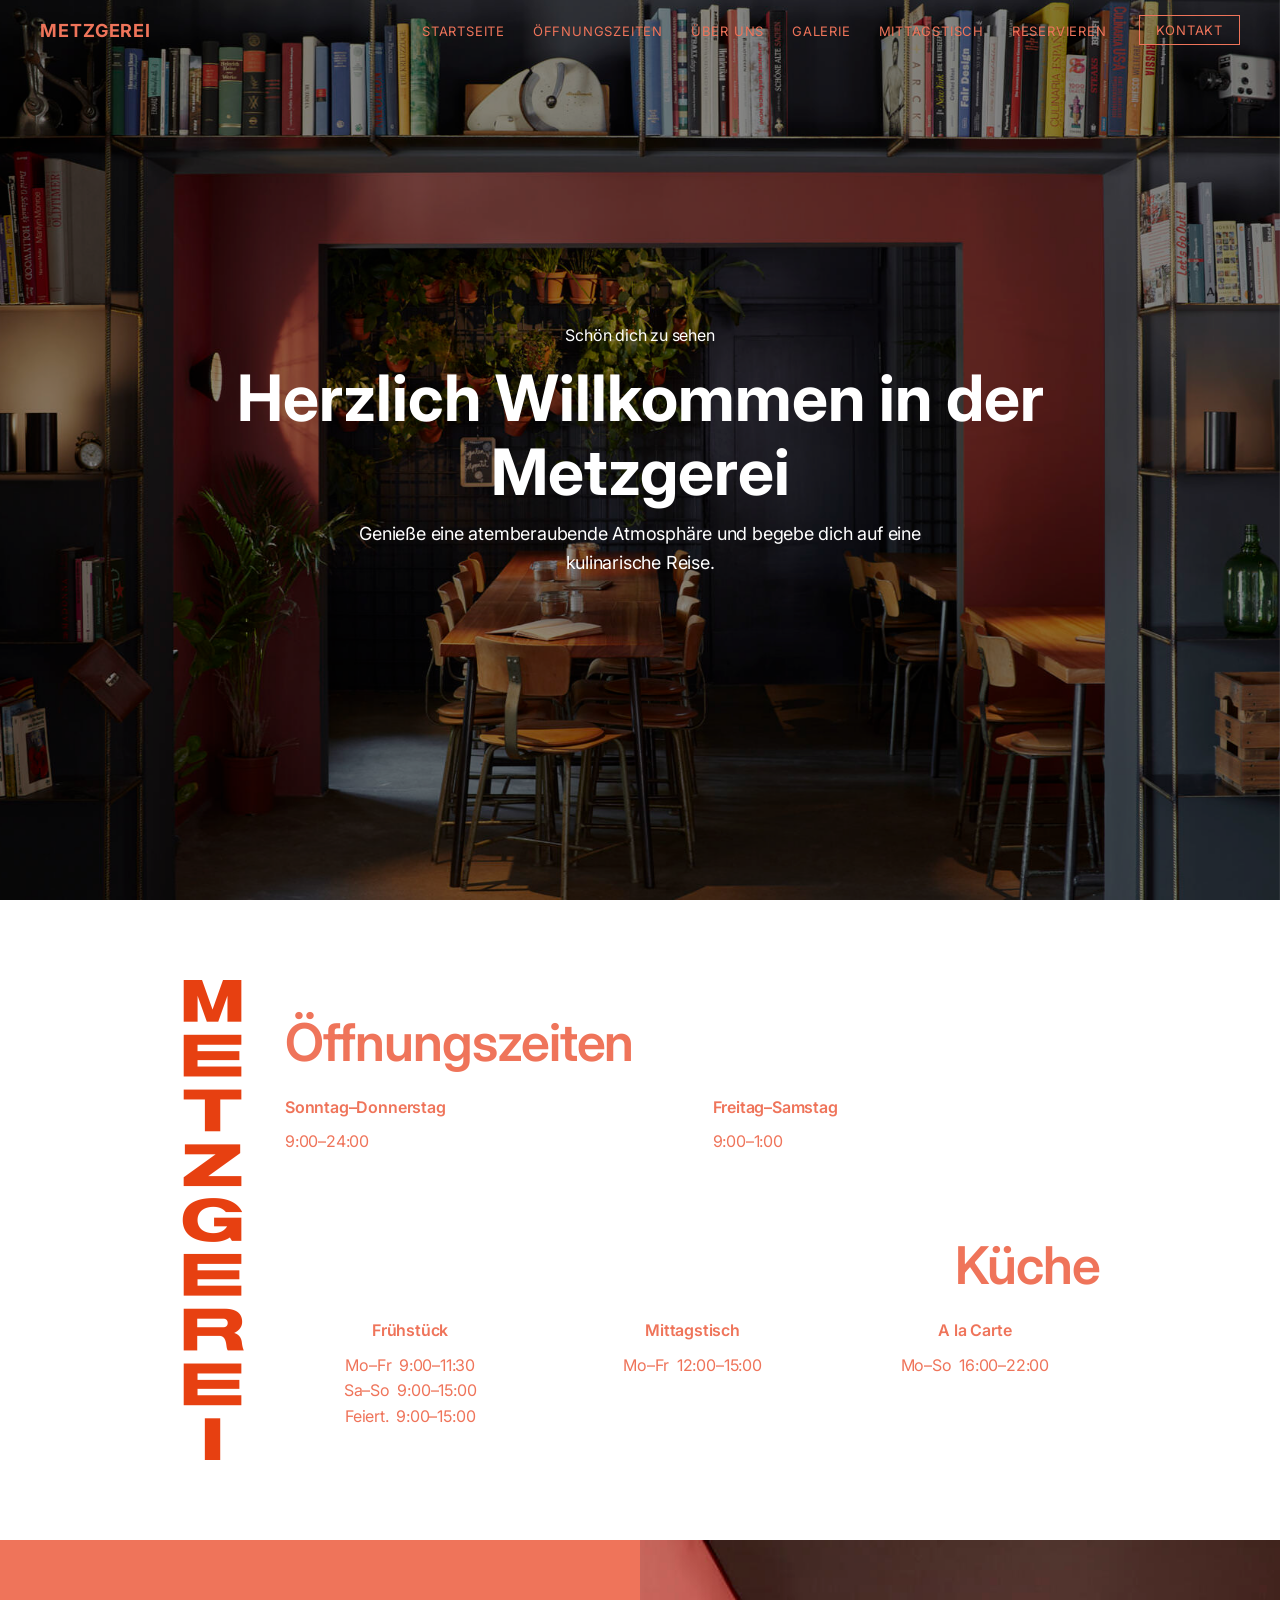
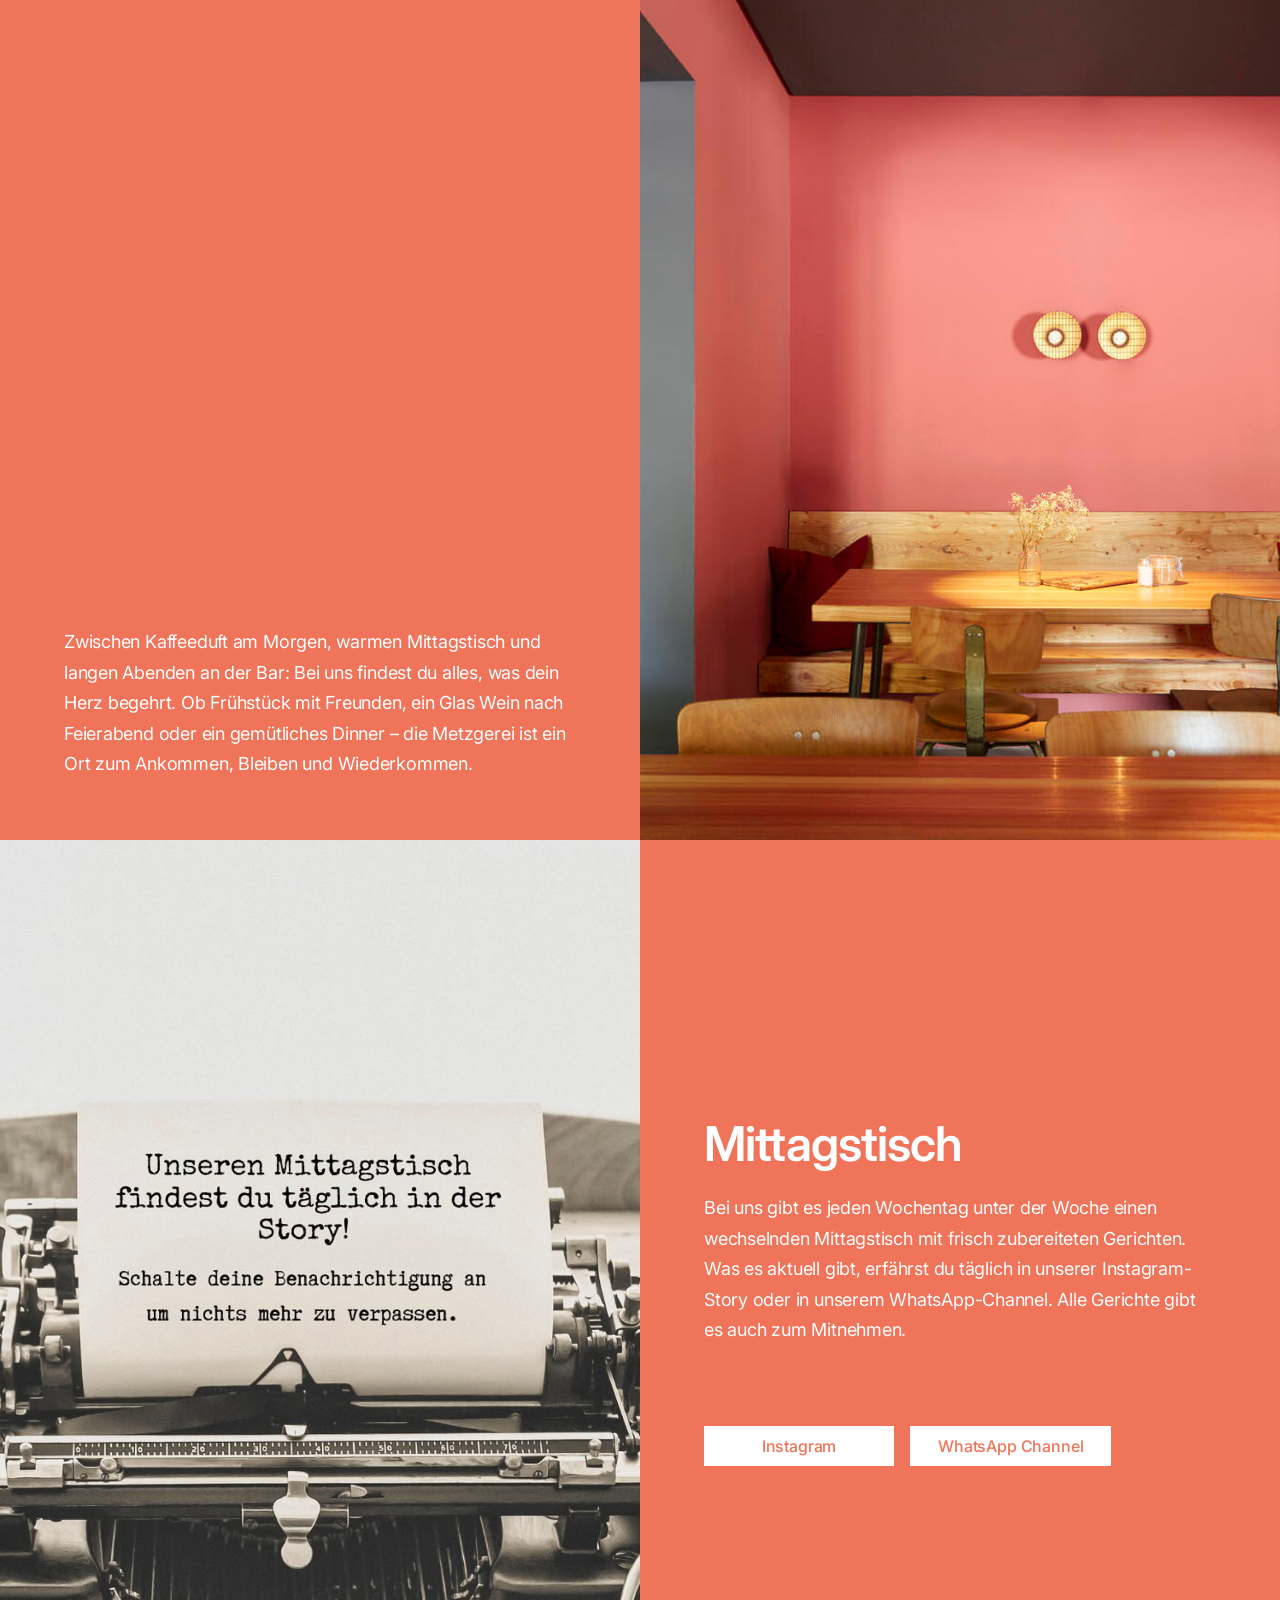
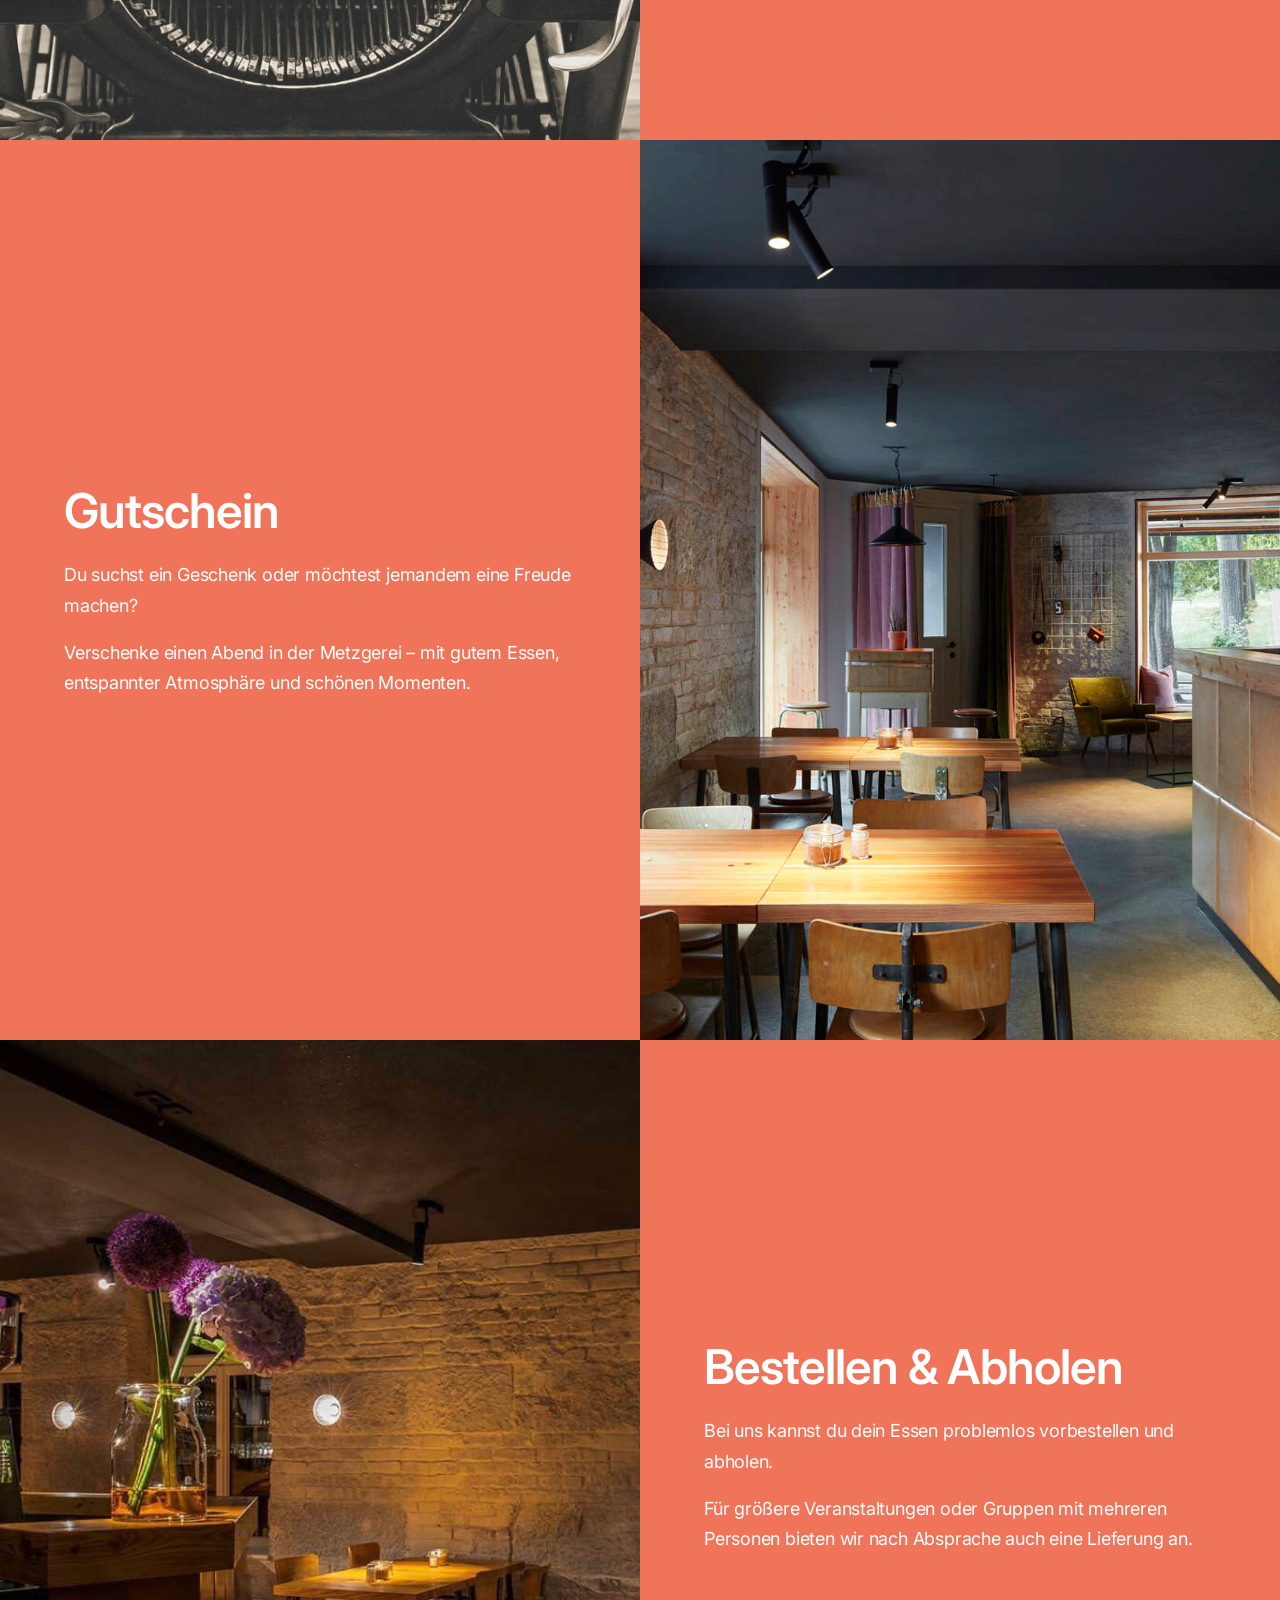
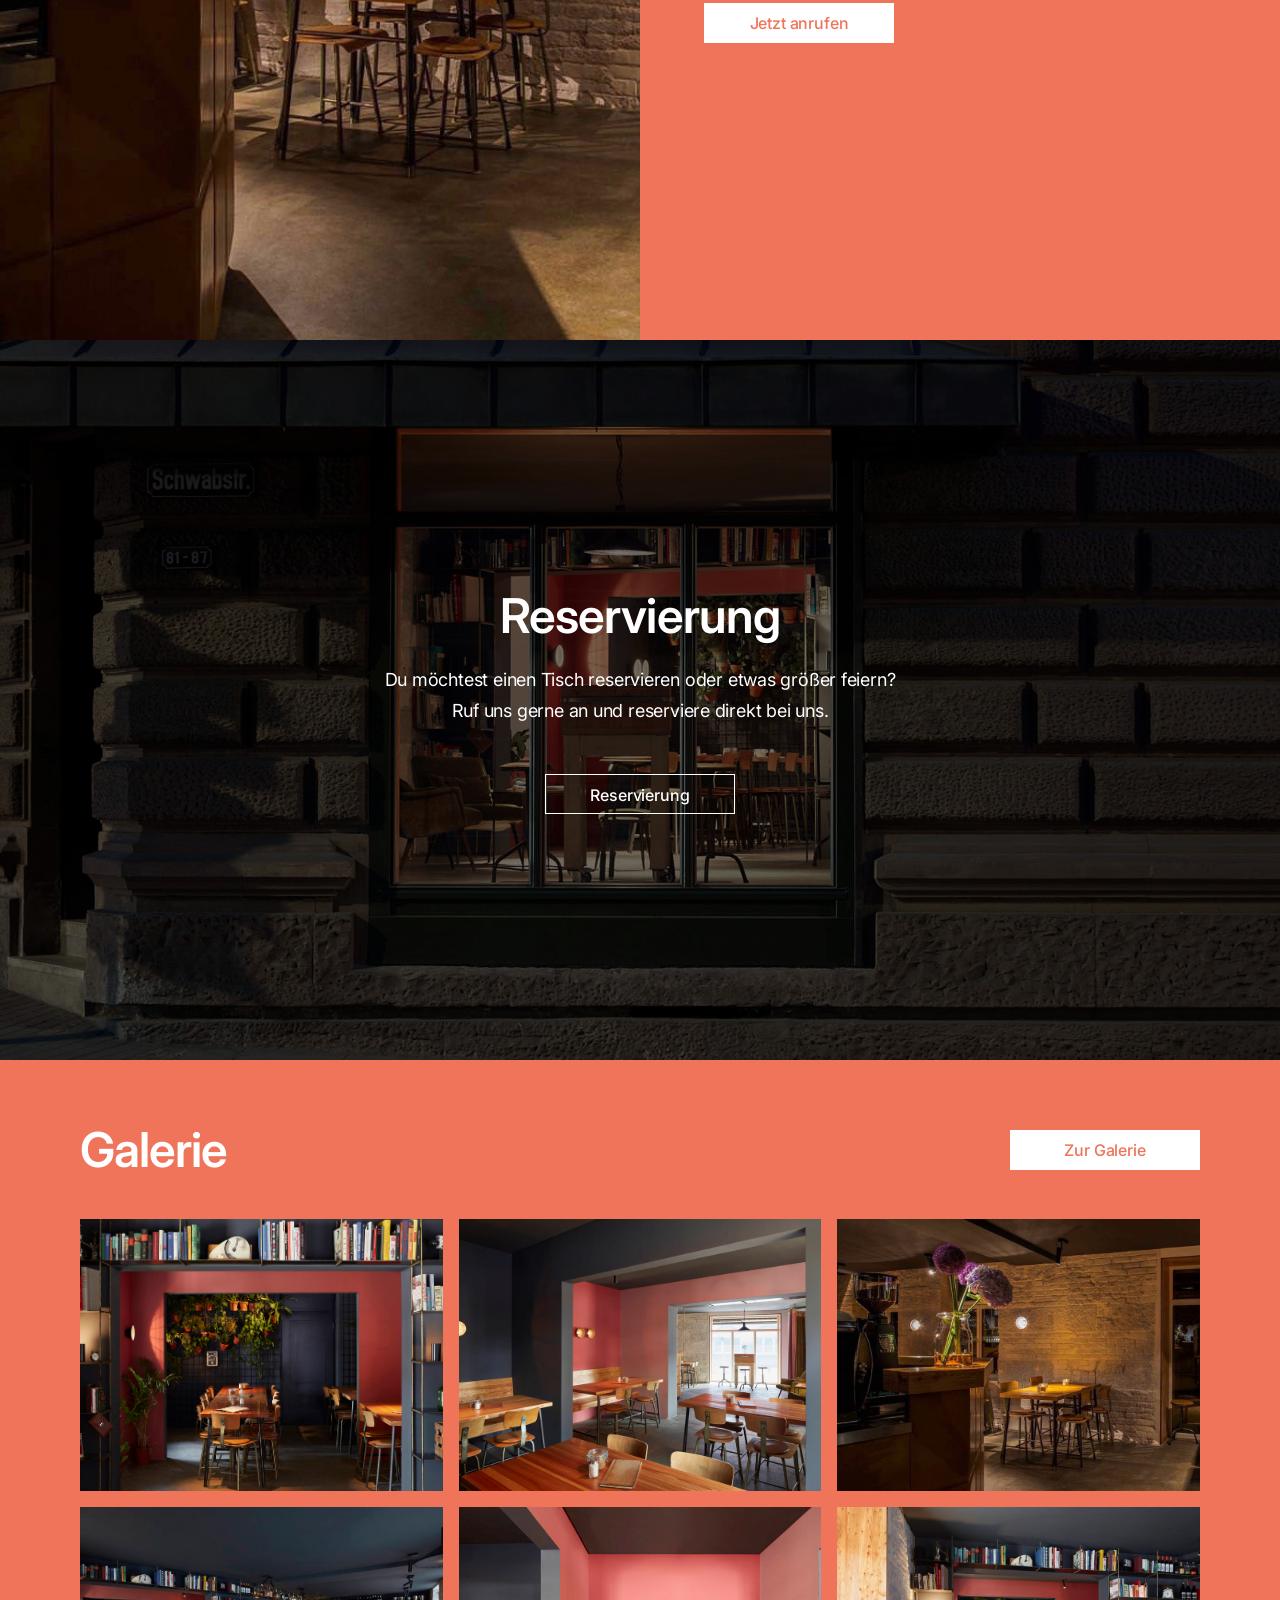
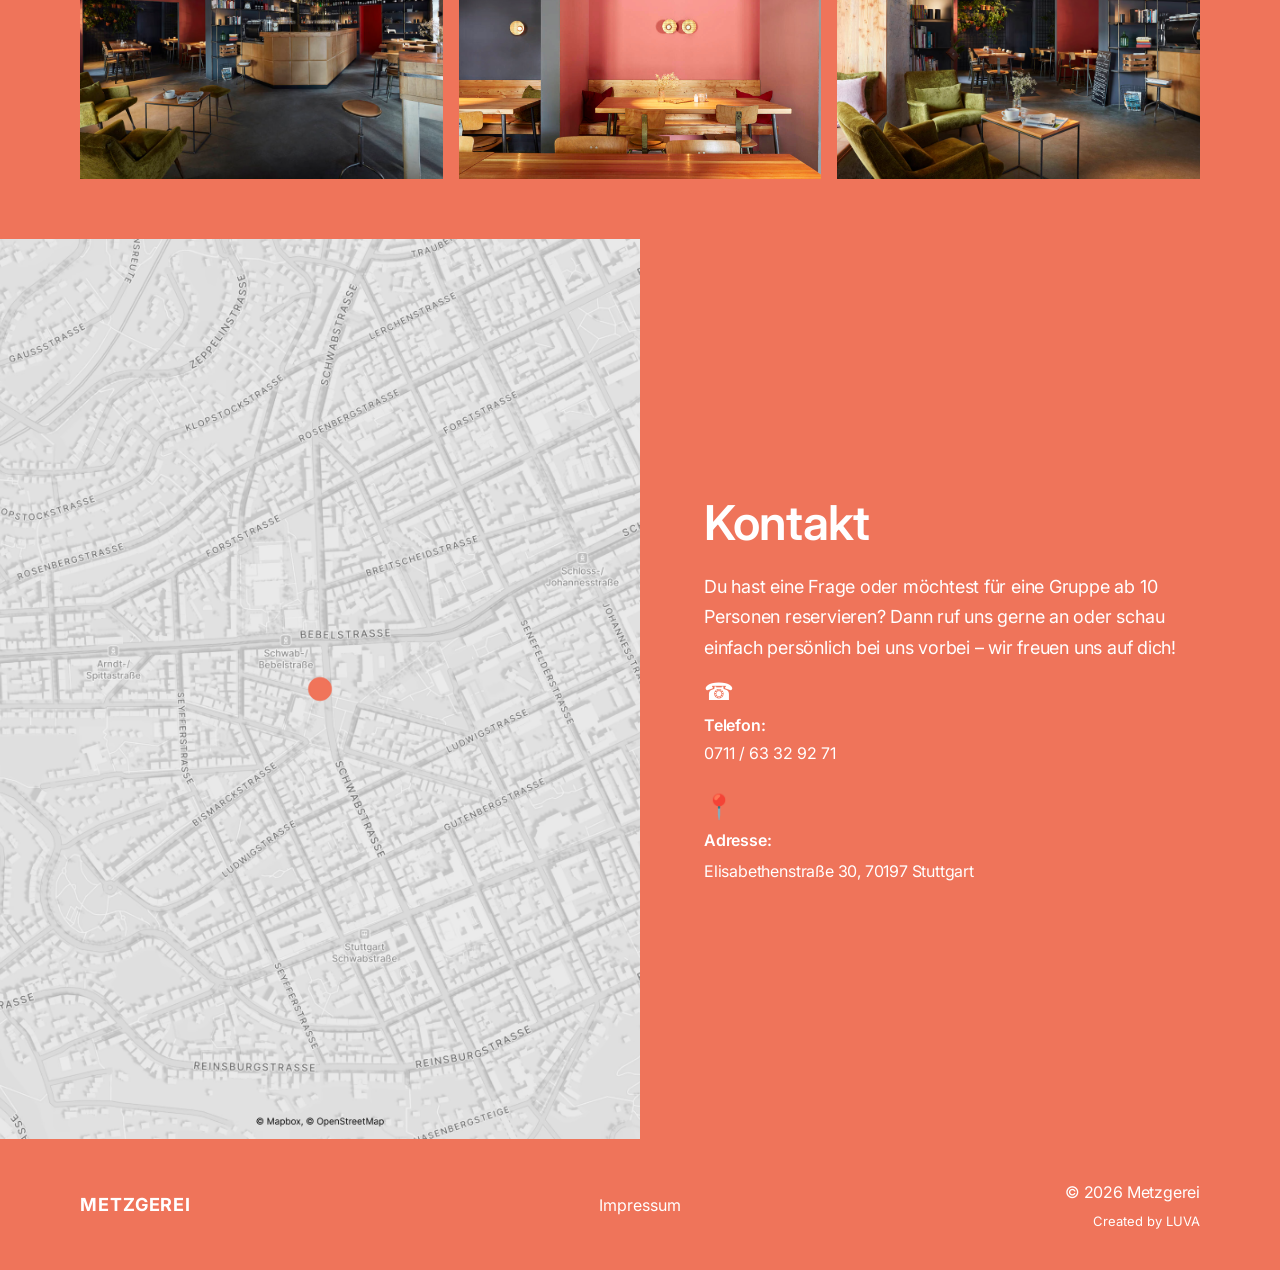
==== index.html @ 00cb6a80 "erste version metzgerei website" ====
<!DOCTYPE html>
<html lang="de">
<head>
  <meta charset="UTF-8">
  <meta name="viewport" content="width=device-width, initial-scale=1.0">
  <title>METZGEREI Stuttgart</title>
  <meta name="description" content="Die Metzgerei am Bismarckplatz in Stuttgart-West. Genieße eine besondere Atmosphäre und entdecke unseren täglich wechselnden Mittagstisch. Wir freuen uns auf deinen Besuch.">
  <meta property="og:title" content="METZGEREI Stuttgart">
  <meta property="og:description" content="Die Metzgerei am Bismarckplatz in Stuttgart-West. Genieße eine besondere Atmosphäre und entdecke unseren täglich wechselnden Mittagstisch.">
  <meta property="og:image" content="./images/hero.jpg">
  <meta property="og:type" content="website">
  <link rel="canonical" href="https://metzgereistuttgart.de">
  <link rel="preconnect" href="https://fonts.googleapis.com">
  <link rel="preconnect" href="https://fonts.gstatic.com" crossorigin>
  <link href="https://fonts.googleapis.com/css2?family=Inter:wght@400;500;600;700&display=swap" rel="stylesheet">
  <link rel="stylesheet" href="css/main.css">
</head>
<body>

  <header class="site-header">
    <nav class="nav">
      <a href="index.html" class="nav__logo logo">METZGEREI</a>

      <button class="nav__toggle" type="button" aria-label="Menü öffnen" aria-expanded="false" aria-controls="nav-menu">
        <span class="nav__toggle-bar"></span>
        <span class="nav__toggle-bar"></span>
        <span class="nav__toggle-bar"></span>
      </button>

      <div class="nav__menu" id="nav-menu">
        <ul class="nav__links">
          <li><a href="index.html" class="nav-link">Startseite</a></li>
          <li><a href="#oeffnungszeiten" class="nav-link">Öffnungszeiten</a></li>
          <li><a href="#ueber-uns" class="nav-link">Über uns</a></li>
          <li><a href="galerie.html" class="nav-link">Galerie</a></li>
          <li><a href="#mittagstisch" class="nav-link">Mittagstisch</a></li>
          <li><a href="reservierung.html" class="nav-link">Reservieren</a></li>
        </ul>
        <a href="#kontakt" class="nav__contact nav-kontakt">Kontakt</a>
      </div>
    </nav>
  </header>

  <section class="hero">
    <div class="hero-bg"></div>
    <div class="hero-overlay"></div>
    <div class="hero-content">
      <p class="hero-subtitle-top">Schön dich zu sehen</p>
      <h1 class="hero-title">Herzlich Willkommen in der Metzgerei</h1>
      <p class="hero-subtitle-bottom">Genieße eine atemberaubende Atmosphäre und begebe dich auf eine kulinarische Reise.</p>
    </div>
  </section>

  <section id="oeffnungszeiten">
    <div class="oeffnungszeiten-inner">
      <img src="./images/METZGEREI-Logo.png" alt="METZGEREI" class="oeffnungszeiten-logo">
      <div class="oeffnungszeiten-content">
        <div class="hours__opening">
          <h2 class="hours__title">Öffnungszeiten</h2>
          <div class="hours__opening-grid">
            <div class="hours__block">
              <p class="hours__label">Sonntag–Donnerstag</p>
              <p class="hours__time">9:00–24:00</p>
            </div>
            <div class="hours__block">
              <p class="hours__label">Freitag–Samstag</p>
              <p class="hours__time">9:00–1:00</p>
            </div>
          </div>
        </div>

        <div class="hours__kitchen">
          <h2 class="hours__title hours__title--right">Küche</h2>
          <div class="hours__kitchen-grid">
            <div class="hours__kitchen-col">
              <p class="hours__label">Frühstück</p>
              <p class="hours__time">Mo–Fr&nbsp;&nbsp;9:00–11:30</p>
              <p class="hours__time">Sa–So&nbsp;&nbsp;9:00–15:00</p>
              <p class="hours__time">Feiert.&nbsp;&nbsp;9:00–15:00</p>
            </div>
            <div class="hours__kitchen-col">
              <p class="hours__label">Mittagstisch</p>
              <p class="hours__time">Mo–Fr&nbsp;&nbsp;12:00–15:00</p>
            </div>
            <div class="hours__kitchen-col">
              <p class="hours__label">A la Carte</p>
              <p class="hours__time">Mo–So&nbsp;&nbsp;16:00–22:00</p>
            </div>
          </div>
        </div>
      </div>
    </div>
  </section>

  <section id="ueber-uns" class="about">
    <div class="about__text text-col">
      <p>Zwischen Kaffeeduft am Morgen, warmen Mittagstisch und langen Abenden an der Bar: Bei uns findest du alles, was dein Herz begehrt. Ob Frühstück mit Freunden, ein Glas Wein nach Feierabend oder ein gemütliches Dinner – die Metzgerei ist ein Ort zum Ankommen, Bleiben und Wiederkommen.</p>
    </div>
    <div class="about__image">
      <img src="./images/ueber-uns.jpg" alt="Metzgerei Innenraum">
    </div>
  </section>

  <section id="mittagstisch" class="lunch">
    <div class="lunch__image">
      <img src="./images/mittagstisch.jpg" alt="Mittagstisch in der Metzgerei">
    </div>
    <div class="lunch__content text-col">
      <h2 class="lunch__title">Mittagstisch</h2>
      <p class="lunch__text">Bei uns gibt es jeden Wochentag unter der Woche einen wechselnden Mittagstisch mit frisch zubereiteten Gerichten. Was es aktuell gibt, erfährst du täglich in unserer Instagram-Story oder in unserem WhatsApp-Channel. Alle Gerichte gibt es auch zum Mitnehmen.</p>
      <div class="btn-row">
        <a href="https://www.instagram.com/metzgereistuttgart/" target="_blank" rel="noopener noreferrer" class="btn">Instagram</a>
        <a href="https://whatsapp.com/channel/0029VbCJIhFGU3BDdxKukD3j" target="_blank" rel="noopener noreferrer" class="btn">WhatsApp Channel</a>
      </div>
    </div>
  </section>

  <section id="gutschein" class="voucher">
    <div class="voucher__content text-col">
      <h2 class="voucher__title">Gutschein</h2>
      <p class="voucher__text">Du suchst ein Geschenk oder möchtest jemandem eine Freude machen?</p>
      <p class="voucher__text">Verschenke einen Abend in der Metzgerei – mit gutem Essen, entspannter Atmosphäre und schönen Momenten.</p>
    </div>
    <div class="voucher__image">
      <img src="./images/gutschein.jpg" alt="Gutschein für die Metzgerei">
    </div>
  </section>

  <section id="bestellen" class="bestellen">
    <div class="bestellen__image">
      <img src="./images/bestellen.jpg" alt="Bestellen und Abholen in der Metzgerei">
    </div>
    <div class="bestellen__content text-col">
      <h2 class="bestellen__title">Bestellen &amp; Abholen</h2>
      <p class="bestellen__text">Bei uns kannst du dein Essen problemlos vorbestellen und abholen.</p>
      <p class="bestellen__text">Für größere Veranstaltungen oder Gruppen mit mehreren Personen bieten wir nach Absprache auch eine Lieferung an.</p>
      <a href="tel:071163329271" class="btn">Jetzt anrufen</a>
    </div>
  </section>

  <section id="reservierung" class="reservation">
    <div class="reservation__overlay"></div>
    <div class="reservation__content">
      <h2 class="reservation__title">Reservierung</h2>
      <p class="reservation__text">Du möchtest einen Tisch reservieren oder etwas größer feiern?<br>Ruf uns gerne an und reserviere direkt bei uns.</p>
      <a href="reservierung.html" class="btn-outline">Reservierung</a>
    </div>
  </section>

  <section id="galerie" class="gallery">
    <div class="gallery__header">
      <h2 class="gallery__title">Galerie</h2>
      <a href="galerie.html" class="btn">Zur Galerie</a>
    </div>
    <div class="gallery__grid">
      <figure class="gallery__item">
        <img src="./images/galerie-1.jpg" alt="Galerie Bild 1">
      </figure>
      <figure class="gallery__item">
        <img src="./images/galerie-2.jpg" alt="Galerie Bild 2">
      </figure>
      <figure class="gallery__item">
        <img src="./images/galerie-3.jpg" alt="Galerie Bild 3">
      </figure>
      <figure class="gallery__item">
        <img src="./images/galerie-4.jpg" alt="Galerie Bild 4">
      </figure>
      <figure class="gallery__item">
        <img src="./images/galerie-5.jpg" alt="Galerie Bild 5">
      </figure>
      <figure class="gallery__item">
        <img src="./images/galerie-6.jpg" alt="Galerie Bild 6">
      </figure>
    </div>
  </section>

  <section id="kontakt" class="contact">
    <div class="contact__map">
      <a href="https://maps.app.goo.gl/orUHzwBrQ327VT746" target="_blank" rel="noopener noreferrer" class="karte-link">
        <img src="./images/karte.jpg" alt="Metzgerei Stuttgart auf Google Maps" class="karte-img">
      </a>
    </div>
    <div class="contact__content text-col">
      <h2 class="contact__title">Kontakt</h2>
      <p class="contact__text">Du hast eine Frage oder möchtest für eine Gruppe ab 10 Personen reservieren? Dann ruf uns gerne an oder schau einfach persönlich bei uns vorbei – wir freuen uns auf dich!</p>
      <div class="contact__block">
        <span class="contact__icon" aria-hidden="true">☎</span>
        <p class="contact__label">Telefon:</p>
        <a href="tel:071163329271" class="contact__link">0711 / 63 32 92 71</a>
      </div>
      <div class="contact__block">
        <span class="contact__icon" aria-hidden="true">📍</span>
        <p class="contact__label">Adresse:</p>
        <p class="contact__address">Elisabethenstraße 30, 70197 Stuttgart</p>
      </div>
    </div>
  </section>

  <footer class="footer">
    <div class="footer__col footer__col--left">
      <span class="footer__brand">METZGEREI</span>
    </div>
    <div class="footer__col footer__col--center">
      <a href="impressum.html" class="footer__link">Impressum</a>
    </div>
    <div class="footer__col footer__col--right">
      <p class="footer__copyright">© 2026 Metzgerei</p>
      <a href="https://www.lu-va.com/" class="footer__credit" target="_blank" rel="noopener noreferrer">Created by LUVA</a>
    </div>
  </footer>

  <script src="js/main.js"></script>
</body>
</html>
---- css/main.css ----
*,
*::before,
*::after {
  margin: 0;
  padding: 0;
  box-sizing: border-box;
}

html {
  scroll-behavior: smooth;
}

body {
  font-family: 'Inter', sans-serif;
}

/* --- Navigation --- */

.site-header {
  position: fixed;
  top: 0;
  left: 0;
  width: 100%;
  z-index: 1000;
}

.nav {
  display: flex;
  align-items: center;
  justify-content: space-between;
  height: 60px;
  padding: 0 40px;
}

nav {
  background-color: transparent;
  transition: background-color 0.4s ease;
}

nav .logo {
  color: #ef745a;
}

nav .nav-link {
  position: relative;
  color: #ef745a;
  text-decoration: none;
  transition: opacity 0.2s ease;
}

nav .nav-link:hover {
  opacity: 0.7;
}

nav .nav-link::after {
  content: '';
  position: absolute;
  bottom: -4px;
  left: 0;
  width: 0;
  height: 1px;
  background-color: currentColor;
  transition: width 0.3s ease;
}

nav .nav-link:hover::after {
  width: 100%;
}

nav .nav-kontakt {
  border: 1px solid #ef745a;
  color: #ef745a;
  background-color: transparent;
  transition: background-color 0.2s ease, color 0.2s ease;
}

nav .nav-kontakt:hover {
  background-color: #ef745a;
  color: #ffffff;
}

nav.nav-dark {
  background-color: #ef745a;
}

nav.nav-dark .logo {
  color: #ffffff;
}

nav.nav-dark .nav-link {
  color: #ffffff;
}

nav.nav-dark .nav-kontakt {
  border: 1px solid #ffffff;
  color: #ffffff;
}

nav.nav-dark .nav-kontakt:hover {
  background-color: #ffffff;
  color: #ef745a;
}

.nav__logo {
  font-size: 18px;
  font-weight: 700;
  text-decoration: none;
  letter-spacing: 0.05em;
  flex-shrink: 0;
  transition: color 0.4s ease;
}

.nav__menu {
  display: flex;
  align-items: center;
  gap: 32px;
}

.nav__links {
  display: flex;
  align-items: center;
  gap: 28px;
  list-style: none;
}

.nav__links .nav-link {
  font-size: 13px;
  font-weight: 400;
  text-transform: uppercase;
  letter-spacing: 0.06em;
}

.nav__contact {
  font-size: 13px;
  font-weight: 400;
  text-decoration: none;
  text-transform: uppercase;
  letter-spacing: 0.06em;
  padding: 6px 16px;
  flex-shrink: 0;
}

.nav__toggle {
  display: none;
  flex-direction: column;
  justify-content: center;
  gap: 5px;
  width: 32px;
  height: 32px;
  background: none;
  border: none;
  cursor: pointer;
  padding: 0;
}

.nav__toggle-bar {
  display: block;
  width: 100%;
  height: 2px;
  background-color: #ef745a;
  transition: transform 0.3s ease, opacity 0.3s ease, background-color 0.4s ease;
}

nav.nav-dark .nav__toggle-bar {
  background-color: #ffffff;
}

/* --- Hero --- */

.hero {
  position: relative;
  display: flex;
  align-items: center;
  justify-content: center;
  height: 100vh;
  overflow: hidden;
}

.hero-bg {
  position: absolute;
  inset: 0;
  background-image: url('../images/hero.jpg');
  background-size: cover;
  background-position: center;
  animation: heroZoom 3s cubic-bezier(0.12, 0.23, 0.5, 1) forwards;
}

@keyframes heroZoom {
  from {
    transform: scale(1.1);
    opacity: 0;
  }
  to {
    transform: scale(1);
    opacity: 1;
  }
}

.hero-overlay {
  position: absolute;
  inset: 0;
  background: rgba(0, 0, 0, 0.45);
  z-index: 1;
}

.hero-content {
  position: relative;
  z-index: 2;
  text-align: center;
  padding: 0 24px;
  max-width: 900px;
}

@keyframes heroTextIn {
  0% {
    opacity: 0;
    transform: translateY(10px);
  }
  60% {
    opacity: 1;
    transform: translateY(-3px);
  }
  80% {
    transform: translateY(2px);
  }
  100% {
    opacity: 1;
    transform: translateY(0);
  }
}

.hero-subtitle-top {
  font-size: 16px;
  font-weight: 400;
  color: #ffffff;
  margin-bottom: 12px;
  animation: heroTextIn 3s cubic-bezier(0.34, 1.56, 0.64, 1) 0.2s both;
}

.hero-title {
  font-size: 64px;
  font-weight: 700;
  color: #ffffff;
  line-height: 1.15;
  margin-bottom: 12px;
  animation: heroTextIn 3s cubic-bezier(0.34, 1.56, 0.64, 1) 0.4s both;
}

.hero-subtitle-bottom {
  font-size: 18px;
  font-weight: 400;
  color: #ffffff;
  line-height: 1.6;
  max-width: 640px;
  margin: 0 auto;
  animation: heroTextIn 3s cubic-bezier(0.34, 1.56, 0.64, 1) 0.6s both;
}

/* --- Section Typography --- */

h2,
.section-title,
.gallery-page__title {
  font-family: 'Inter', sans-serif;
  font-weight: 600;
  font-size: 48px;
  letter-spacing: -0.02em;
  color: white;
  margin: 0 0 20px 0;
  padding: 0;
}

p,
.section-text {
  font-family: 'Inter', sans-serif;
  font-weight: 400;
  font-size: 18px;
  letter-spacing: -0.012em;
  line-height: 1.7;
  color: white;
  margin: 0 0 16px 0;
  padding: 0;
}

p:last-child {
  margin-bottom: 0;
}

.text-col {
  display: flex;
  flex-direction: column;
  justify-content: center;
  padding: 60px 64px;
  gap: 0;
}

.text-col .btn,
.text-col .btn-row {
  margin-top: 32px;
}

#ueber-uns .text-col {
  justify-content: flex-end;
}

.btn {
  display: inline-block;
  font-family: 'Inter', sans-serif;
  font-weight: 500;
  font-size: 16px;
  letter-spacing: -0.01em;
  padding: 10px 28px;
  min-width: 190px;
  height: 40px;
  background-color: white;
  color: #ef745a;
  border: none;
  cursor: pointer;
  text-decoration: none;
  text-align: center;
  line-height: 20px;
  transition: background-color 0.2s ease;
  white-space: nowrap;
  box-sizing: border-box;
}

.btn:hover {
  background-color: rgba(255, 255, 255, 0.85);
}

.btn-outline {
  display: inline-block;
  font-family: 'Inter', sans-serif;
  font-weight: 500;
  font-size: 16px;
  letter-spacing: -0.01em;
  padding: 10px 28px;
  min-width: 190px;
  height: 40px;
  background-color: transparent;
  color: white;
  border: 1px solid white;
  cursor: pointer;
  text-decoration: none;
  text-align: center;
  line-height: 20px;
  transition: background-color 0.2s ease, color 0.2s ease;
  white-space: nowrap;
  box-sizing: border-box;
}

.btn-outline:hover {
  background-color: white;
  color: #1a1a1a;
}

.btn-row {
  display: flex;
  flex-direction: row;
  gap: 16px;
  flex-wrap: wrap;
}

/* --- Öffnungszeiten --- */

#oeffnungszeiten {
  background: #ffffff;
  padding: 80px 0;
  display: flex;
  justify-content: center;
}

.oeffnungszeiten-inner {
  display: flex;
  flex-direction: row;
  align-items: center;
  gap: 40px;
  max-width: 1000px;
  width: 100%;
  padding: 0 40px;
}

.oeffnungszeiten-logo {
  height: 480px;
  width: auto;
  flex-shrink: 0;
  mix-blend-mode: multiply;
}

.oeffnungszeiten-content {
  flex: 1;
  display: flex;
  flex-direction: column;
  gap: 80px;
}

.hours__title {
  font-size: 52px;
  font-weight: 600;
  color: #ef745a;
  letter-spacing: -0.02em;
  margin: 0 0 20px 0;
}

.hours__title--right {
  text-align: right;
}

.hours__opening-grid {
  display: grid;
  grid-template-columns: 1fr 1fr;
  gap: 40px;
}

.hours__kitchen-grid {
  display: grid;
  grid-template-columns: repeat(3, 1fr);
  gap: 32px;
  text-align: center;
}

.hours__label {
  font-size: 16px;
  font-weight: 600;
  color: #ef745a;
  margin-bottom: 8px;
}

.hours__time {
  font-size: 16px;
  font-weight: 400;
  color: #ef745a;
  line-height: 1.6;
  margin-bottom: 0;
}

/* --- Über uns --- */

.about {
  display: grid;
  grid-template-columns: 1fr 1fr;
  min-height: 100vh;
}

.about__text {
  align-items: flex-start;
  min-height: 100vh;
  background-color: #ef745a;
}

.about__image {
  min-height: 100vh;
  margin: 0;
  padding: 0;
  overflow: hidden;
}

.about__image img {
  display: block;
  width: 100%;
  height: 100%;
  object-fit: cover;
}

/* --- Mittagstisch --- */

.lunch {
  display: grid;
  grid-template-columns: 1fr 1fr;
  min-height: 100vh;
}

.lunch__image {
  min-height: 100vh;
  margin: 0;
  padding: 0;
  overflow: hidden;
}

.lunch__image img {
  display: block;
  width: 100%;
  height: 100%;
  object-fit: cover;
}

.lunch__content {
  min-height: 100vh;
  background-color: #ef745a;
}

/* --- Gutschein --- */

.voucher {
  display: grid;
  grid-template-columns: 1fr 1fr;
  min-height: 100vh;
}

.voucher__content {
  min-height: 100vh;
  background-color: #ef745a;
}

.voucher__image {
  min-height: 100vh;
  margin: 0;
  padding: 0;
  overflow: hidden;
}

.voucher__image img {
  display: block;
  width: 100%;
  height: 100%;
  object-fit: cover;
}

/* --- Bestellen & Abholen --- */

.bestellen {
  display: grid;
  grid-template-columns: 1fr 1fr;
  min-height: 100vh;
}

.bestellen__image {
  min-height: 100vh;
  margin: 0;
  padding: 0;
  overflow: hidden;
}

.bestellen__image img {
  display: block;
  width: 100%;
  height: 100%;
  object-fit: cover;
}

.bestellen__content {
  min-height: 100vh;
  background-color: #ef745a;
}

.bestellen__content .btn {
  align-self: flex-start;
}

/* --- Reservierung --- */

.reservation {
  position: relative;
  display: flex;
  align-items: center;
  justify-content: center;
  min-height: 80vh;
  background-image: url('../images/reservierung.jpg');
  background-size: cover;
  background-position: center;
  background-repeat: no-repeat;
}

.reservation__overlay {
  position: absolute;
  inset: 0;
  background-color: rgba(0, 0, 0, 0.55);
}

.reservation__content {
  position: relative;
  z-index: 1;
  text-align: center;
  padding: 0 40px;
  max-width: 720px;
}

.reservation__text {
  margin-bottom: 16px;
}

.reservation__content .btn-outline {
  margin-top: 32px;
}

/* --- Galerie --- */

.gallery {
  background-color: #ef745a;
  padding: 60px 80px;
}

.gallery__header {
  display: flex;
  align-items: center;
  justify-content: space-between;
  margin-bottom: 40px;
}

.gallery__header .gallery__title {
  margin-bottom: 0;
}

.gallery__header .btn {
  flex-shrink: 0;
}

.gallery__grid {
  display: grid;
  grid-template-columns: repeat(3, 1fr);
  gap: 16px;
}

.gallery__item {
  position: relative;
  overflow: hidden;
  margin: 0;
}

.gallery__item img {
  display: block;
  width: 100%;
  aspect-ratio: 4 / 3;
  object-fit: cover;
  transition: transform 0.3s ease;
}

.gallery__item::after {
  content: '';
  position: absolute;
  inset: 0;
  background-color: transparent;
  transition: background-color 0.3s ease;
  pointer-events: none;
}

.gallery__item:hover img {
  transform: scale(1.02);
}

.gallery__item:hover::after {
  background-color: rgba(0, 0, 0, 0.15);
}

/* --- Galerie Seite --- */

.gallery-page {
  background-color: #ef745a;
}

.gallery-page__header {
  padding: 120px 80px 60px;
  text-align: center;
}

.gallery-page__intro {
  max-width: 760px;
  margin: 0 auto 60px;
}

.gallery-page__grid {
  display: grid;
  grid-template-columns: repeat(3, 1fr);
  gap: 16px;
  padding: 0 80px 80px;
}

/* --- Reservierung Seite --- */

.reservierung-hero {
  position: relative;
  min-height: 100vh;
  display: flex;
  align-items: center;
  justify-content: center;
  overflow: hidden;
}

.reservierung-bg {
  position: absolute;
  inset: 0;
  background-image: url('../images/reservierung.jpg');
  background-size: cover;
  background-position: center;
  z-index: 0;
}

.reservierung-overlay-global {
  position: absolute;
  inset: 0;
  background: rgba(0, 0, 0, 0.35);
  z-index: 1;
}

.reservierung-box {
  position: relative;
  z-index: 2;
  background: rgba(15, 10, 8, 0.75);
  backdrop-filter: blur(2px);
  padding: 64px 80px;
  max-width: 680px;
  width: 90%;
  text-align: center;
  display: flex;
  flex-direction: column;
  align-items: center;
  gap: 20px;
}

.reservierung-box h1 {
  color: white;
  font-family: 'Inter', sans-serif;
  font-weight: 600;
  font-size: 52px;
  letter-spacing: -0.02em;
  margin: 0;
}

.reservierung-box p {
  color: white;
  font-family: 'Inter', sans-serif;
  font-size: 18px;
  line-height: 1.7;
  margin: 0;
}

.reservierung-box .telefon {
  font-weight: 600;
  font-size: 18px;
}

.reservierung-box .btn-outline {
  margin-top: 12px;
}

/* --- Impressum Seite --- */

.impressum-page {
  background-color: #ef745a;
  padding: 120px 80px 80px;
}

.impressum-page__content {
  max-width: 800px;
  margin: 0 auto;
  color: #ffffff;
}

.impressum-page__title {
  font-size: 48px;
  font-weight: 700;
  color: #ffffff;
  margin-bottom: 40px;
}

.impressum-page__subtitle {
  font-size: 22px;
  font-weight: 700;
  color: #ffffff;
  margin-top: 36px;
  margin-bottom: 12px;
}

.impressum-page__text {
  font-size: 16px;
  font-weight: 400;
  color: #ffffff;
  line-height: 1.8;
}

.impressum-page__link {
  color: #ffffff;
  text-decoration: underline;
}

.impressum-page__link:hover {
  text-decoration: none;
}

/* --- Kontakt --- */

.contact {
  display: grid;
  grid-template-columns: 1fr 1fr;
  min-height: 100vh;
}

.contact__map {
  min-height: 100vh;
  margin: 0;
  padding: 0;
  overflow: hidden;
}

.karte-link {
  display: block;
  width: 100%;
  height: 100%;
  min-height: 100vh;
  overflow: hidden;
  line-height: 0;
}

.karte-img {
  display: block;
  width: 100%;
  height: 100%;
  min-height: 100vh;
  object-fit: cover;
  transition: transform 0.3s ease;
}

.karte-link:hover .karte-img {
  transform: scale(1.03);
}

.contact__content {
  min-height: 100vh;
  background-color: #ef745a;
}

.contact__block {
  margin-bottom: 32px;
}

.contact__block:last-child {
  margin-bottom: 0;
}

.contact__icon {
  display: block;
  font-size: 24px;
  color: #ffffff;
  margin-bottom: 8px;
  line-height: 1;
}

.contact__label {
  font-family: 'Inter', sans-serif;
  font-size: 16px;
  font-weight: 600;
  color: #ffffff;
  margin: 0 0 4px 0;
}

.contact__link,
.contact__address {
  font-family: 'Inter', sans-serif;
  font-size: 16px;
  font-weight: 400;
  color: #ffffff;
}

.contact__link {
  text-decoration: none;
}

.contact__link:hover {
  text-decoration: underline;
}

/* --- Footer --- */

.footer {
  display: flex;
  align-items: center;
  justify-content: space-between;
  width: 100%;
  padding: 40px 80px;
  background-color: #ef745a;
}

.footer__col {
  flex: 1;
}

.footer__col--left {
  text-align: left;
}

.footer__col--center {
  text-align: center;
}

.footer__col--right {
  text-align: right;
}

.footer__brand {
  font-size: 18px;
  font-weight: 700;
  color: #ffffff;
  text-transform: uppercase;
  letter-spacing: 0.05em;
}

.footer__link {
  font-size: 16px;
  font-weight: 400;
  color: #ffffff;
  text-decoration: none;
}

.footer__copyright {
  font-size: 16px;
  font-weight: 400;
  color: #ffffff;
  margin-bottom: 4px;
}

.footer__credit {
  font-size: 13px;
  font-weight: 400;
  color: #ffffff;
  text-decoration: none;
}

.footer__credit:hover {
  text-decoration: underline;
}

/* --- Mobile --- */

@media (max-width: 768px) {
  .nav {
    padding: 0 20px;
  }

  .nav__toggle {
    display: flex;
  }

  .nav__menu {
    position: fixed;
    top: 60px;
    left: 0;
    width: 100%;
    flex-direction: column;
    align-items: stretch;
    gap: 0;
    background-color: #ef745a;
    max-height: 0;
    overflow: hidden;
    transition: max-height 0.35s ease;
  }

  .nav__menu .nav-link {
    color: #ffffff;
  }

  .nav__menu .nav-link:hover {
    opacity: 0.85;
  }

  .nav__menu .nav-kontakt {
    border: 1px solid #ffffff;
    color: #ffffff;
  }

  .nav__menu .nav-kontakt:hover {
    background-color: #ffffff;
    color: #ef745a;
  }

  .nav__menu.is-open {
    max-height: 100vh;
    overflow-y: auto;
  }

  .nav__links {
    flex-direction: column;
    align-items: stretch;
    gap: 0;
    padding: 16px 0;
  }

  .nav__links li {
    border-bottom: 1px solid rgba(255, 255, 255, 0.08);
  }

  .nav__links a {
    display: block;
    padding: 14px 24px;
  }

  .nav__contact {
    margin: 16px 24px 24px;
    text-align: center;
  }

  .nav__toggle[aria-expanded="true"] .nav__toggle-bar:nth-child(1) {
    transform: translateY(7px) rotate(45deg);
  }

  .nav__toggle[aria-expanded="true"] .nav__toggle-bar:nth-child(2) {
    opacity: 0;
  }

  .nav__toggle[aria-expanded="true"] .nav__toggle-bar:nth-child(3) {
    transform: translateY(-7px) rotate(-45deg);
  }

  .hero-title {
    font-size: 36px;
  }

  .hero-subtitle-bottom {
    font-size: 16px;
  }

  .oeffnungszeiten-logo {
    display: none;
  }

  .oeffnungszeiten-inner {
    padding: 0 20px;
  }

  .oeffnungszeiten-content {
    gap: 48px;
  }

  .hours__title {
    font-size: 36px;
    margin-bottom: 24px;
  }

  .hours__title--right {
    text-align: left;
  }

  .hours__opening-grid,
  .hours__kitchen-grid {
    grid-template-columns: 1fr;
    gap: 24px;
  }

  .hours__kitchen-grid {
    text-align: left;
  }

  #ueber-uns,
  #mittagstisch,
  #gutschein,
  #bestellen {
    display: flex;
    flex-direction: column;
    min-height: unset;
  }

  #ueber-uns > div,
  #mittagstisch > div,
  #gutschein > div,
  #bestellen > div {
    width: 100%;
    min-width: 100%;
    min-height: unset;
  }

  #ueber-uns .about__image,
  #gutschein .voucher__image {
    order: -1;
  }

  #ueber-uns img,
  #mittagstisch img,
  #gutschein img,
  #bestellen img {
    width: 100%;
    height: 60vw;
    object-fit: cover;
    display: block;
  }

  #ueber-uns .text-col,
  #mittagstisch .text-col,
  #gutschein .text-col,
  #bestellen .text-col,
  #kontakt .text-col {
    width: 100%;
    min-height: unset;
  }

  .text-col {
    padding: 40px 24px;
  }

  #ueber-uns .text-col {
    justify-content: center;
  }

  .btn,
  .btn-outline {
    width: 100%;
    min-width: unset;
  }

  .btn-row {
    flex-direction: column;
    gap: 12px;
  }

  .btn-row .btn,
  .btn-row .btn-outline {
    margin-top: 0;
  }

  .lunch__title,
  .voucher__title,
  .bestellen__title {
    font-size: 36px;
  }

  .reservation__content {
    padding: 0 20px;
  }

  .reservation__title {
    font-size: 36px;
  }

  .reservation__text {
    font-size: 16px;
  }

  .gallery {
    padding: 40px 20px;
  }

  .gallery__title {
    font-size: 36px;
  }

  .gallery__header {
    flex-direction: column;
    align-items: flex-start;
    gap: 16px;
  }

  .gallery__header .btn {
    width: 100%;
  }

  .gallery__grid {
    grid-template-columns: repeat(2, 1fr);
  }

  .gallery-page__header {
    padding: 100px 20px 40px;
  }

  .gallery-page__title {
    font-size: 40px;
  }

  .gallery-page__intro {
    margin-bottom: 40px;
  }

  .gallery-page__grid {
    grid-template-columns: repeat(2, 1fr);
    padding: 0 20px 40px;
  }

  .reservierung-box {
    padding: 40px 28px;
  }

  .reservierung-box h1 {
    font-size: 36px;
  }

  .impressum-page {
    padding: 100px 20px 60px;
  }

  .contact {
    grid-template-columns: 1fr;
    min-height: unset;
  }

  .contact__map {
    position: relative;
    width: 100%;
    height: 60vw;
    min-height: unset;
    overflow: hidden;
  }

  .karte-link {
    position: absolute;
    inset: 0;
    display: block;
    min-height: 0;
    overflow: hidden;
  }

  #kontakt .karte-img {
    width: 100%;
    height: 100%;
    min-height: unset;
    object-fit: cover;
    object-position: center center;
    transform: scale(1.35);
  }

  #kontakt .karte-link:hover .karte-img {
    transform: scale(1.4);
  }

  .contact__content {
    min-height: auto;
  }

  .contact__title {
    font-size: 36px;
  }

  .footer {
    padding: 40px 20px;
  }
}
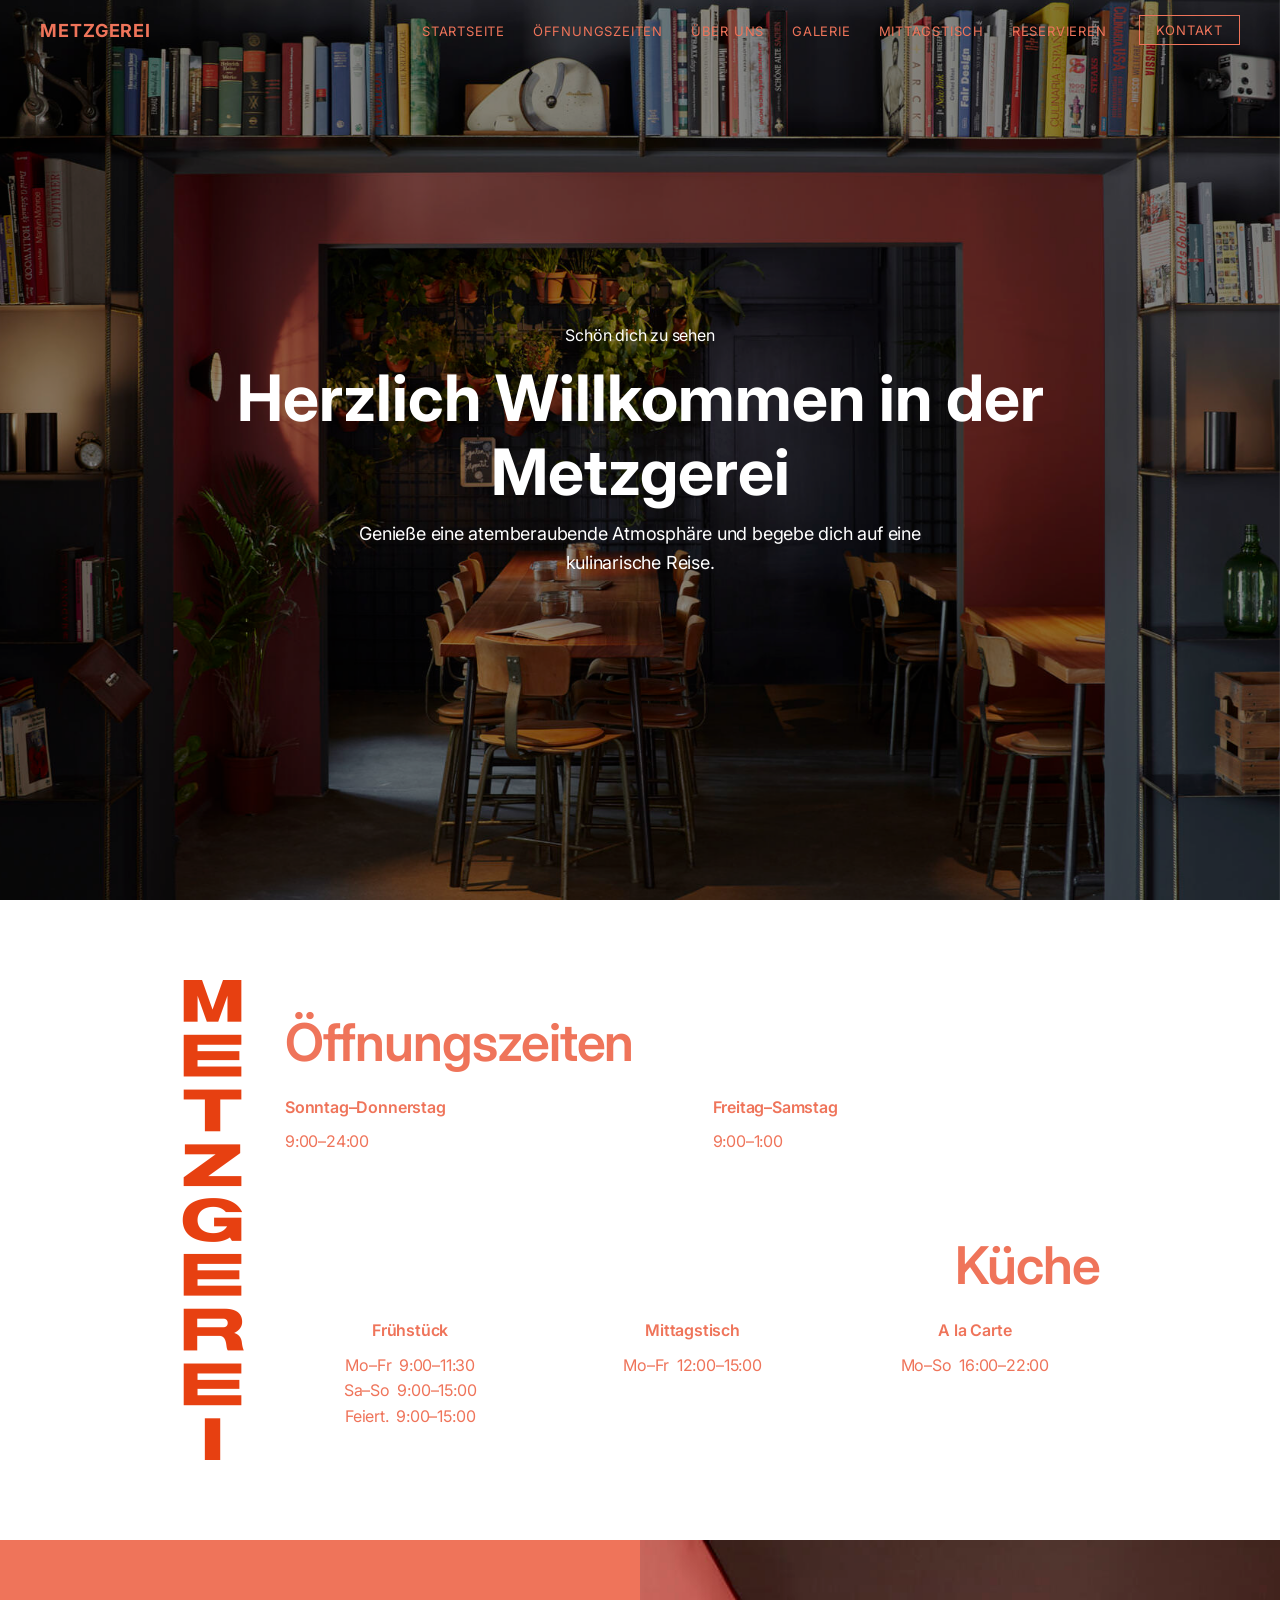
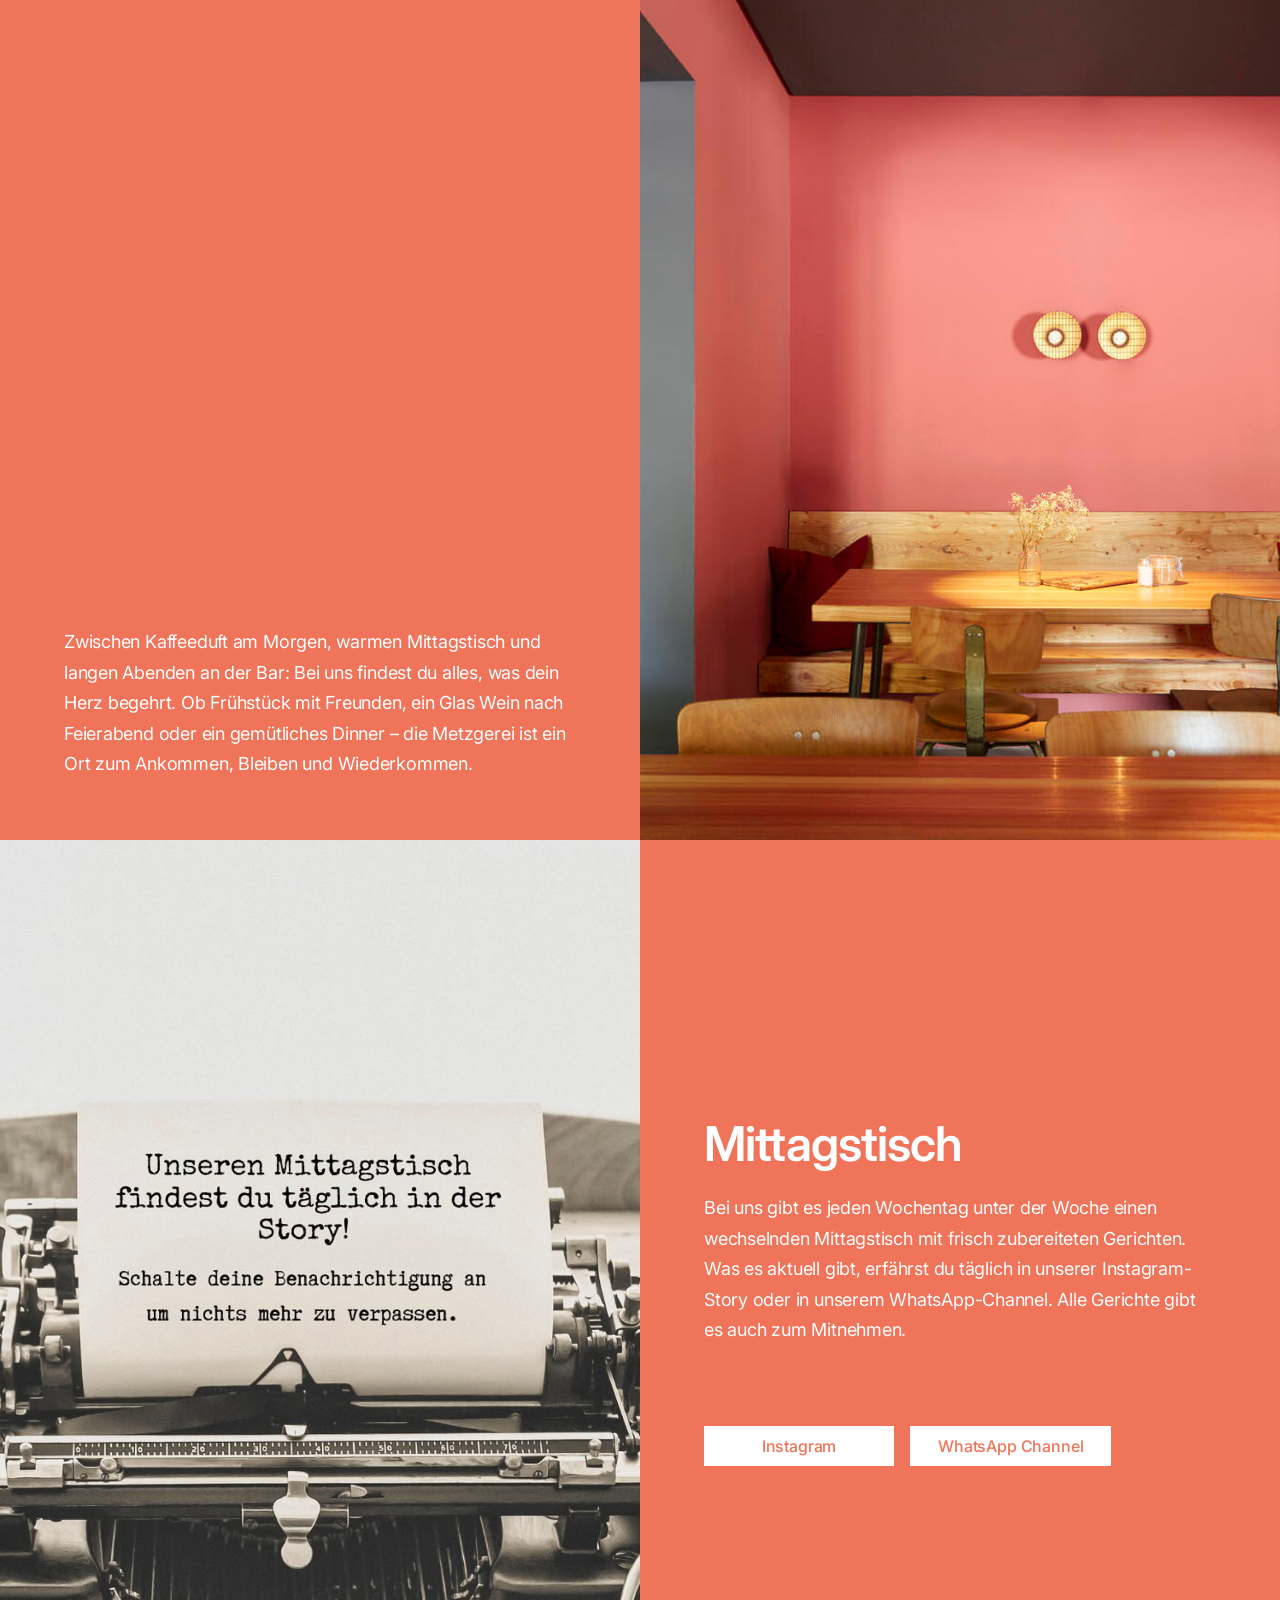
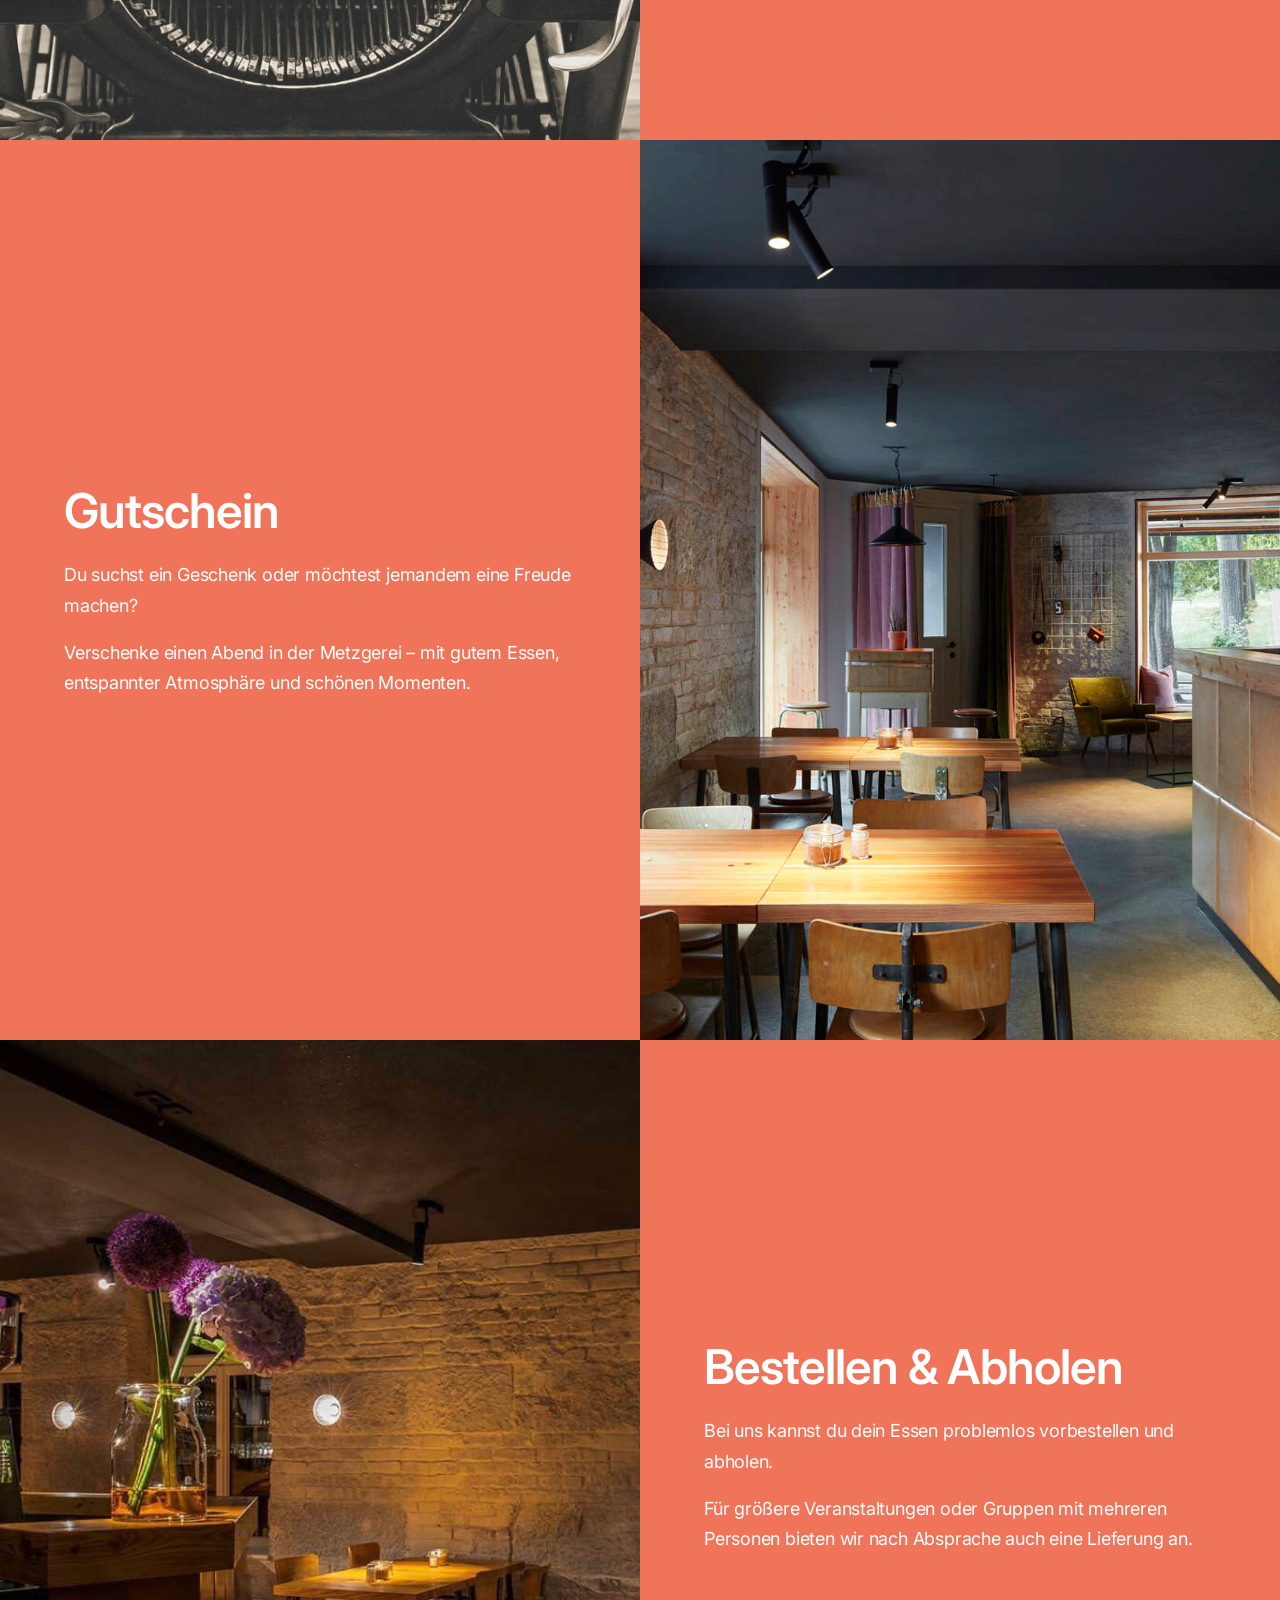
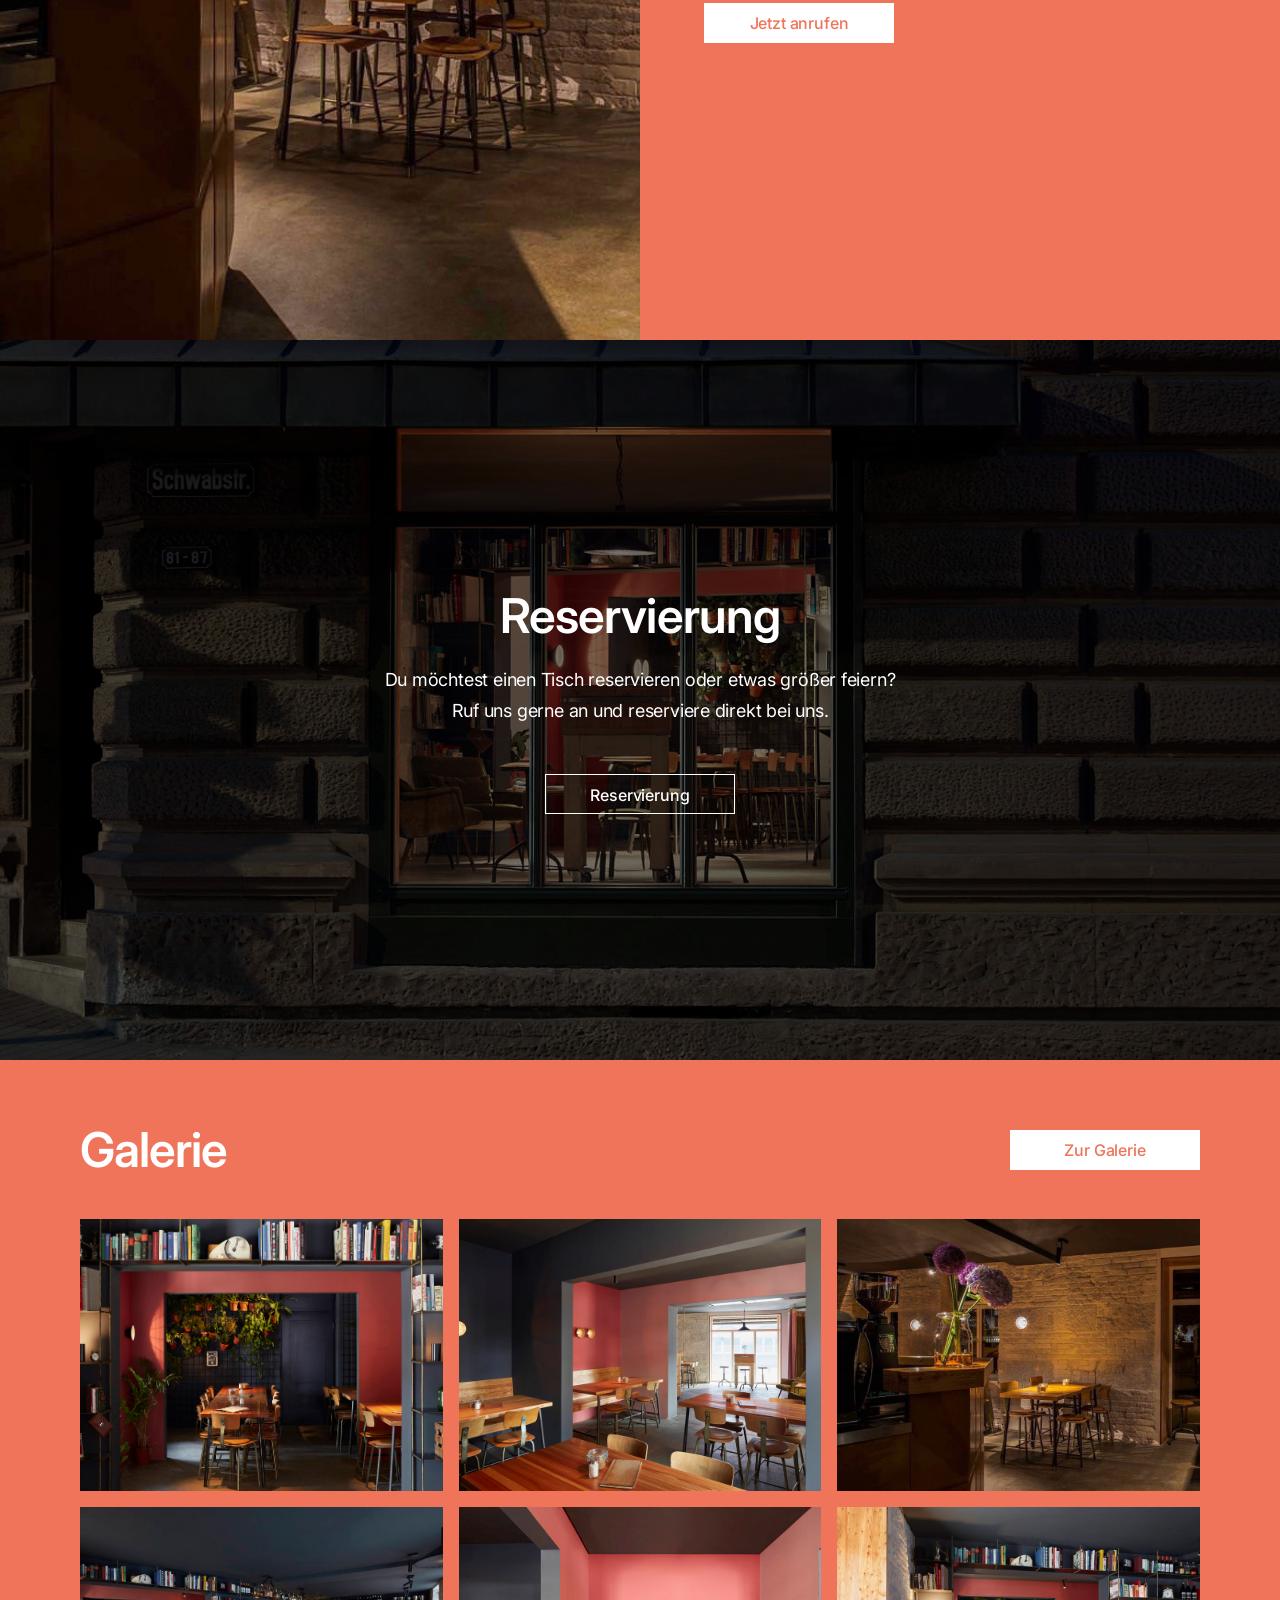
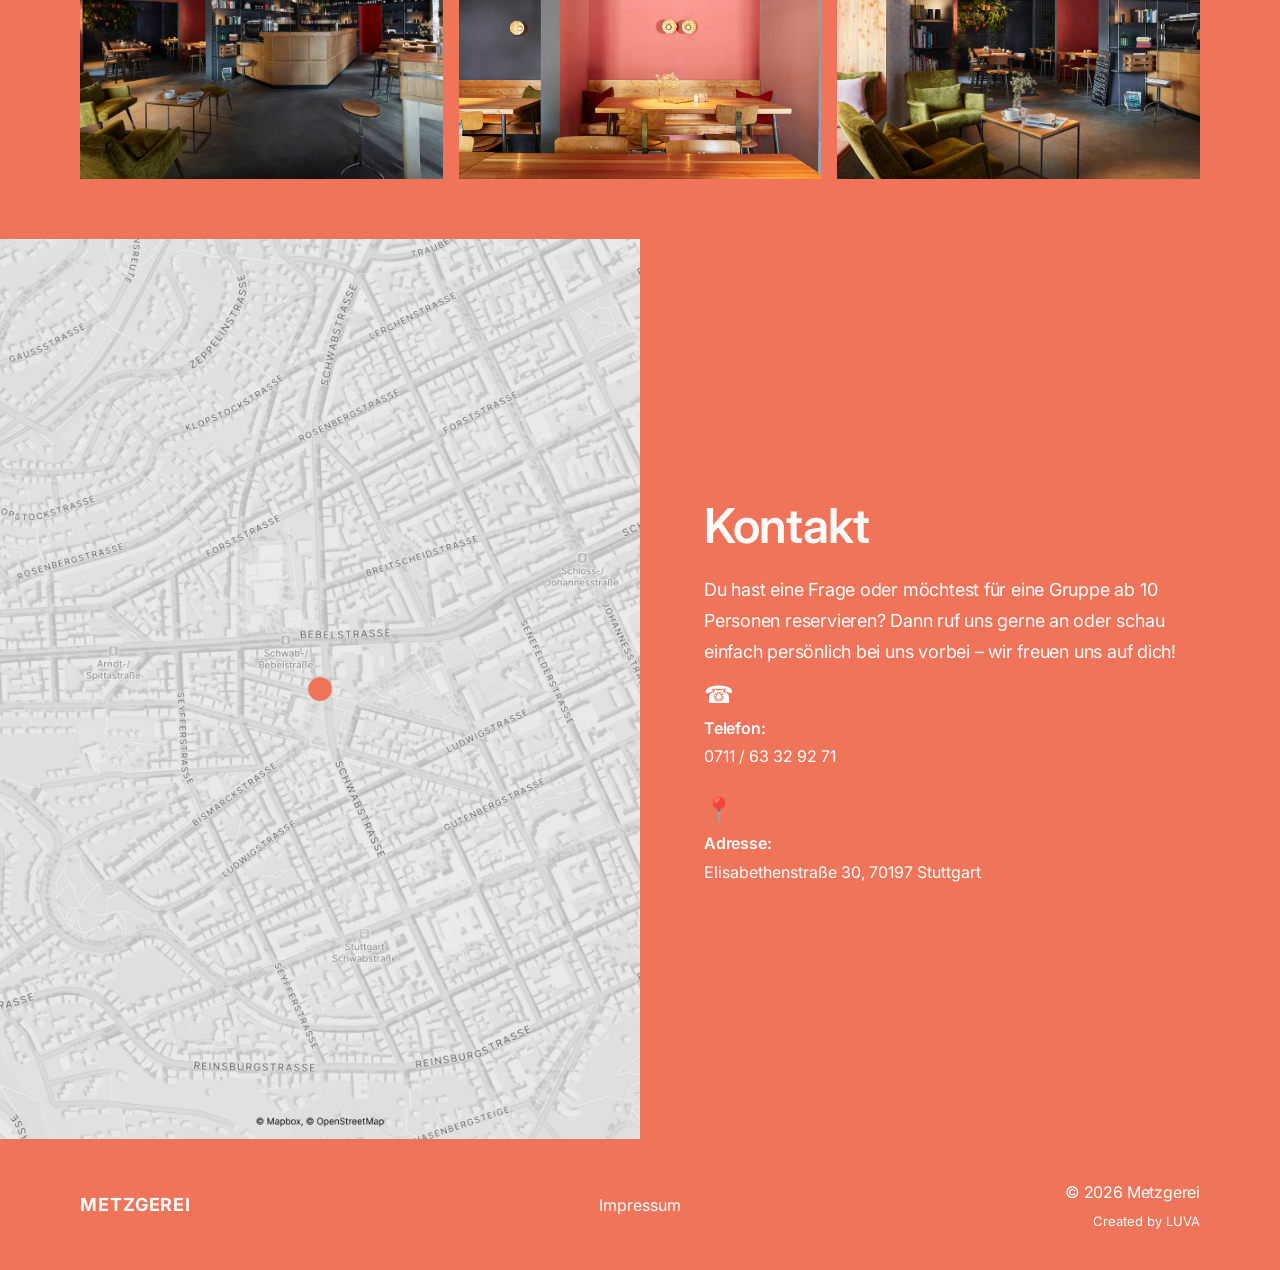
==== commit 2bedbce3: "Verlinke die Adresse in der Kontakt-Section mit Google Maps. Co-authored-by: Cursor <cursoragent@cur" ====
--- a/index.html
+++ b/index.html
@@ -191,7 +191,7 @@
       <div class="contact__block">
         <span class="contact__icon" aria-hidden="true">📍</span>
         <p class="contact__label">Adresse:</p>
-        <p class="contact__address">Elisabethenstraße 30, 70197 Stuttgart</p>
+        <a href="https://maps.app.goo.gl/orUHzwBrQ327VT746" class="contact__link" target="_blank" rel="noopener noreferrer">Elisabethenstraße 30, 70197 Stuttgart</a>
       </div>
     </div>
   </section>
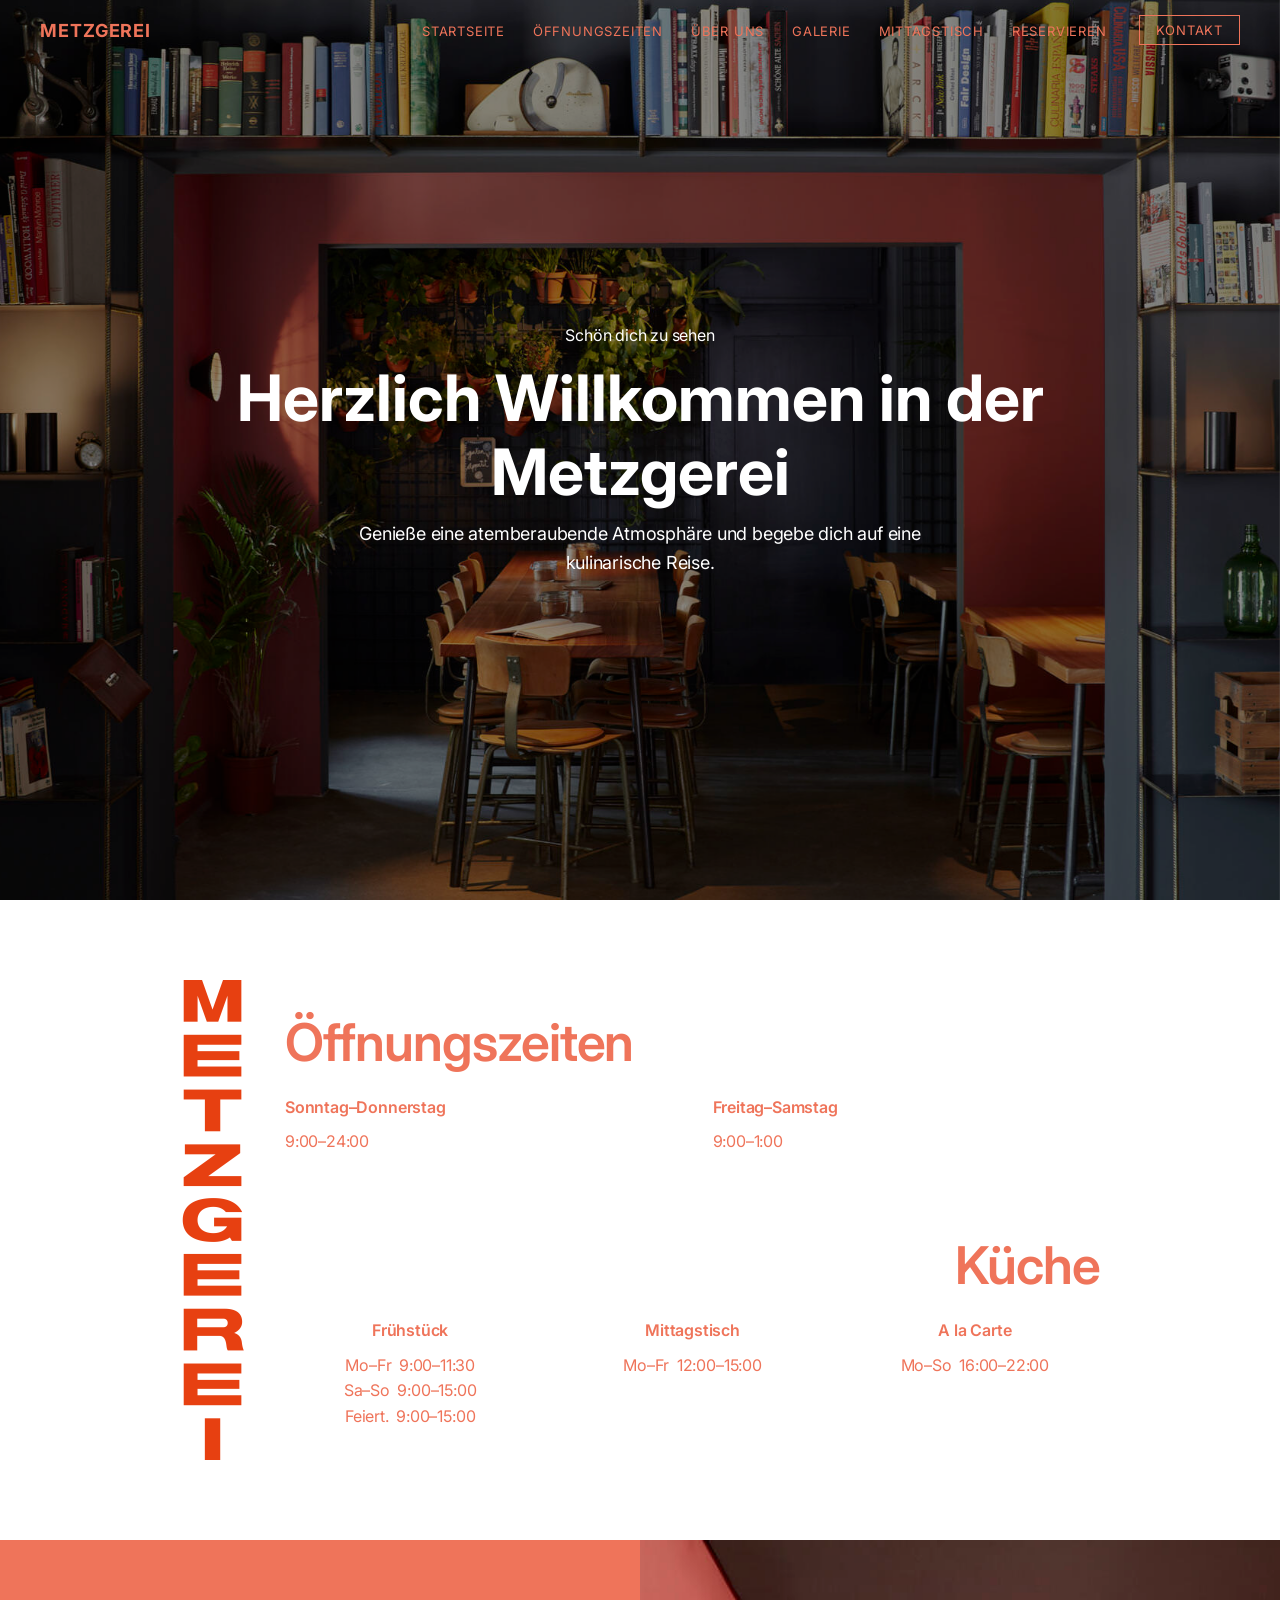
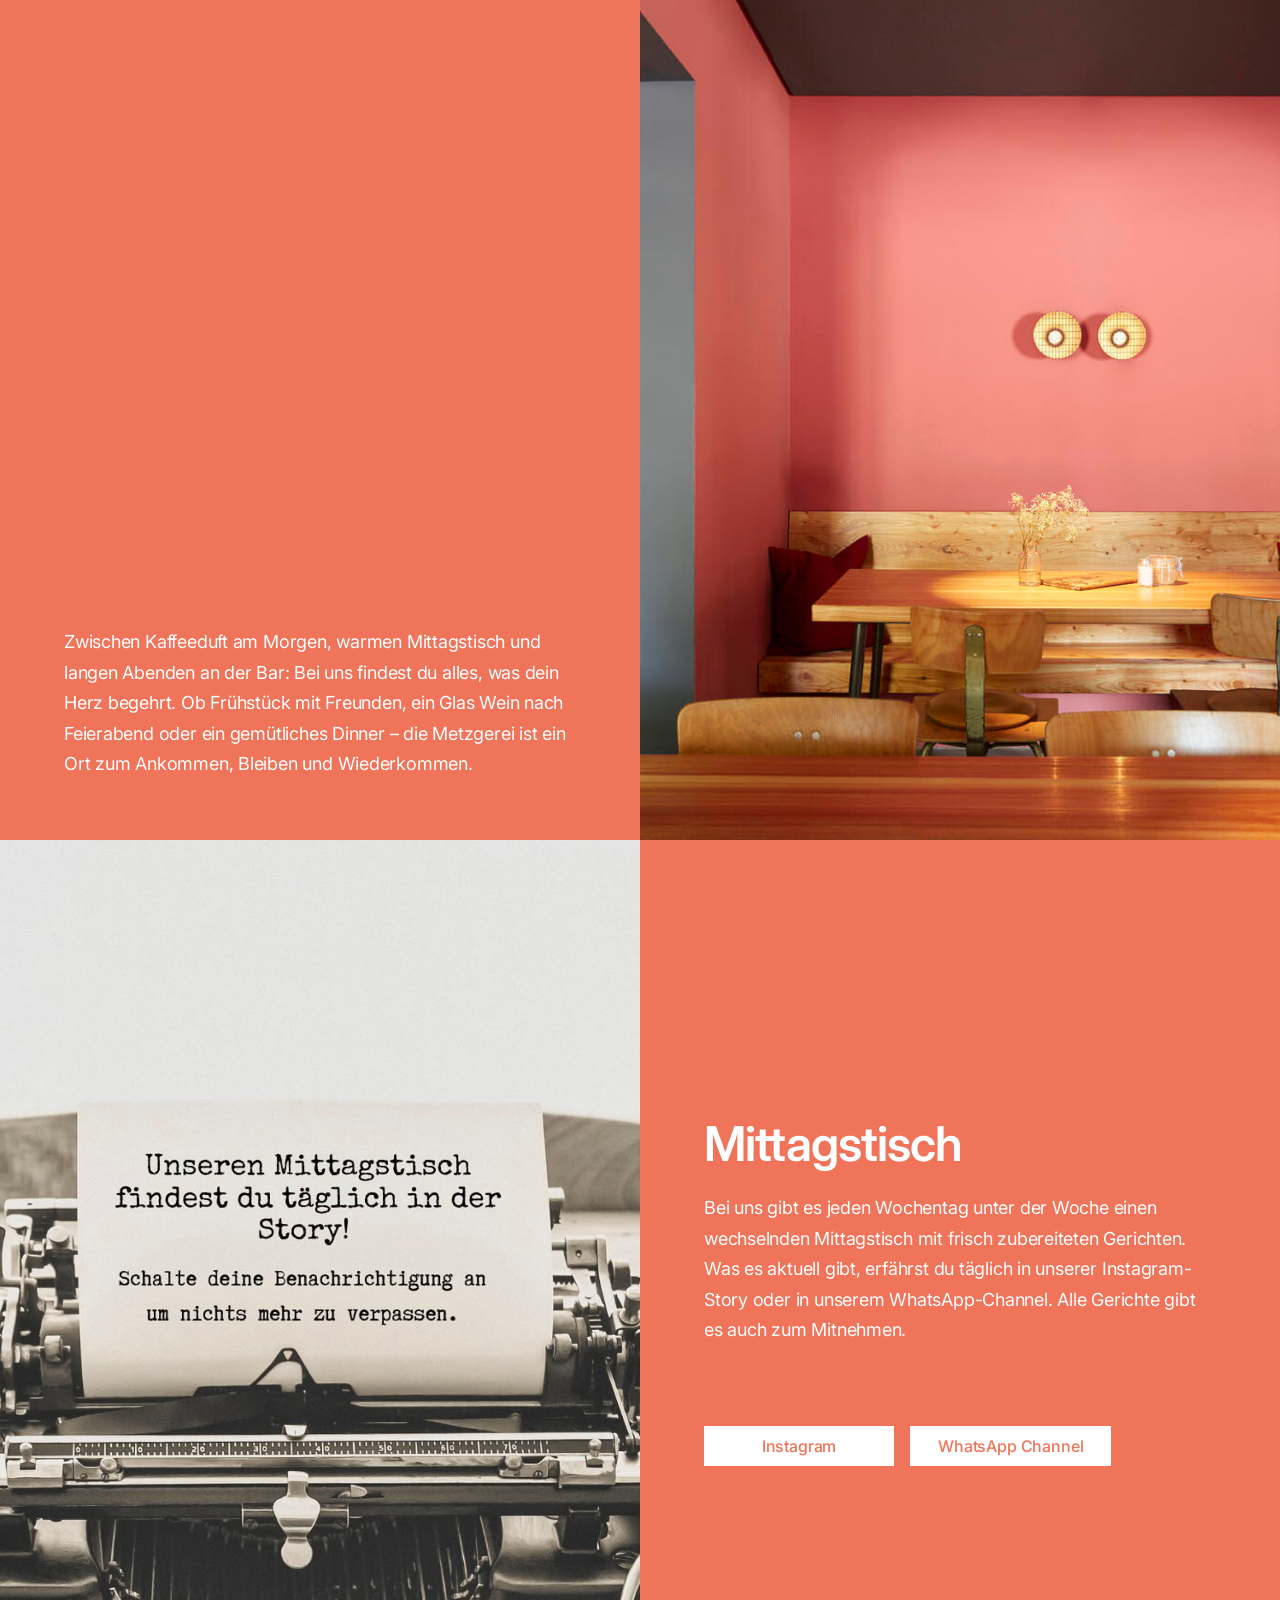
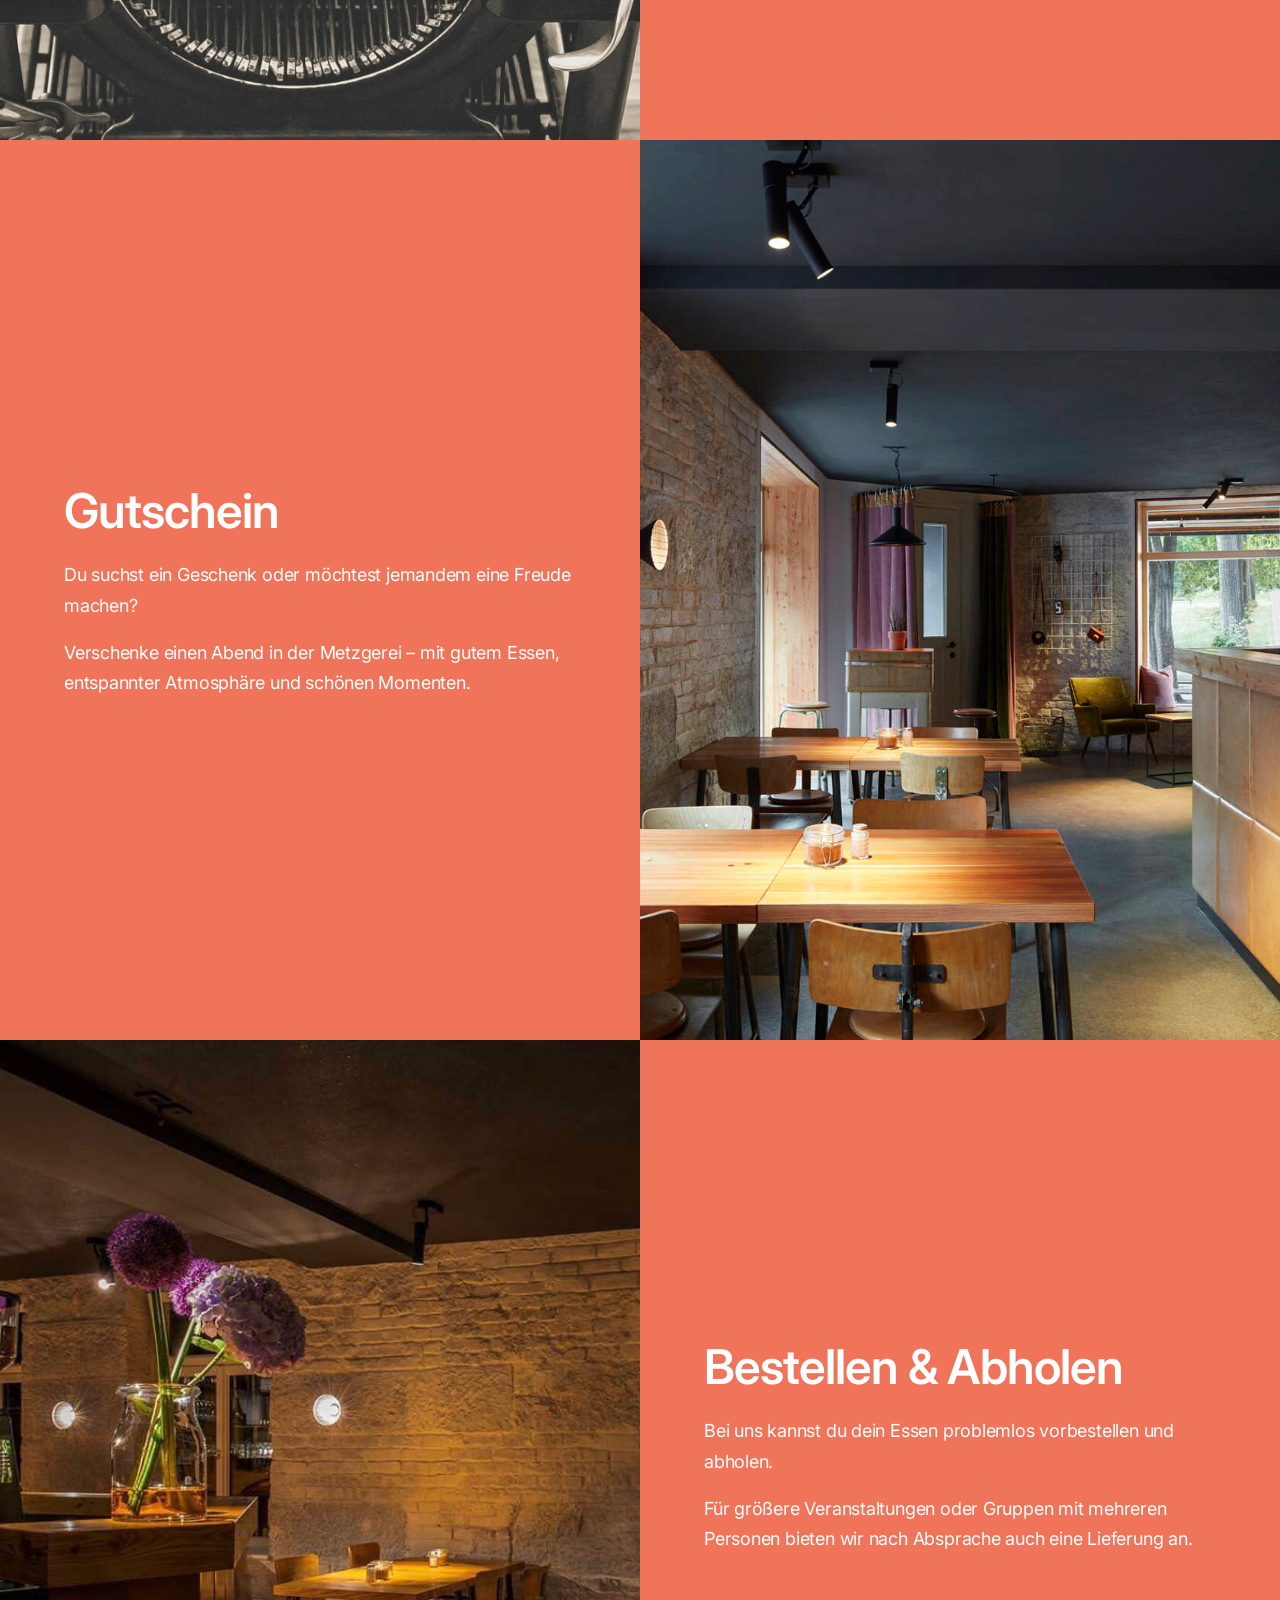
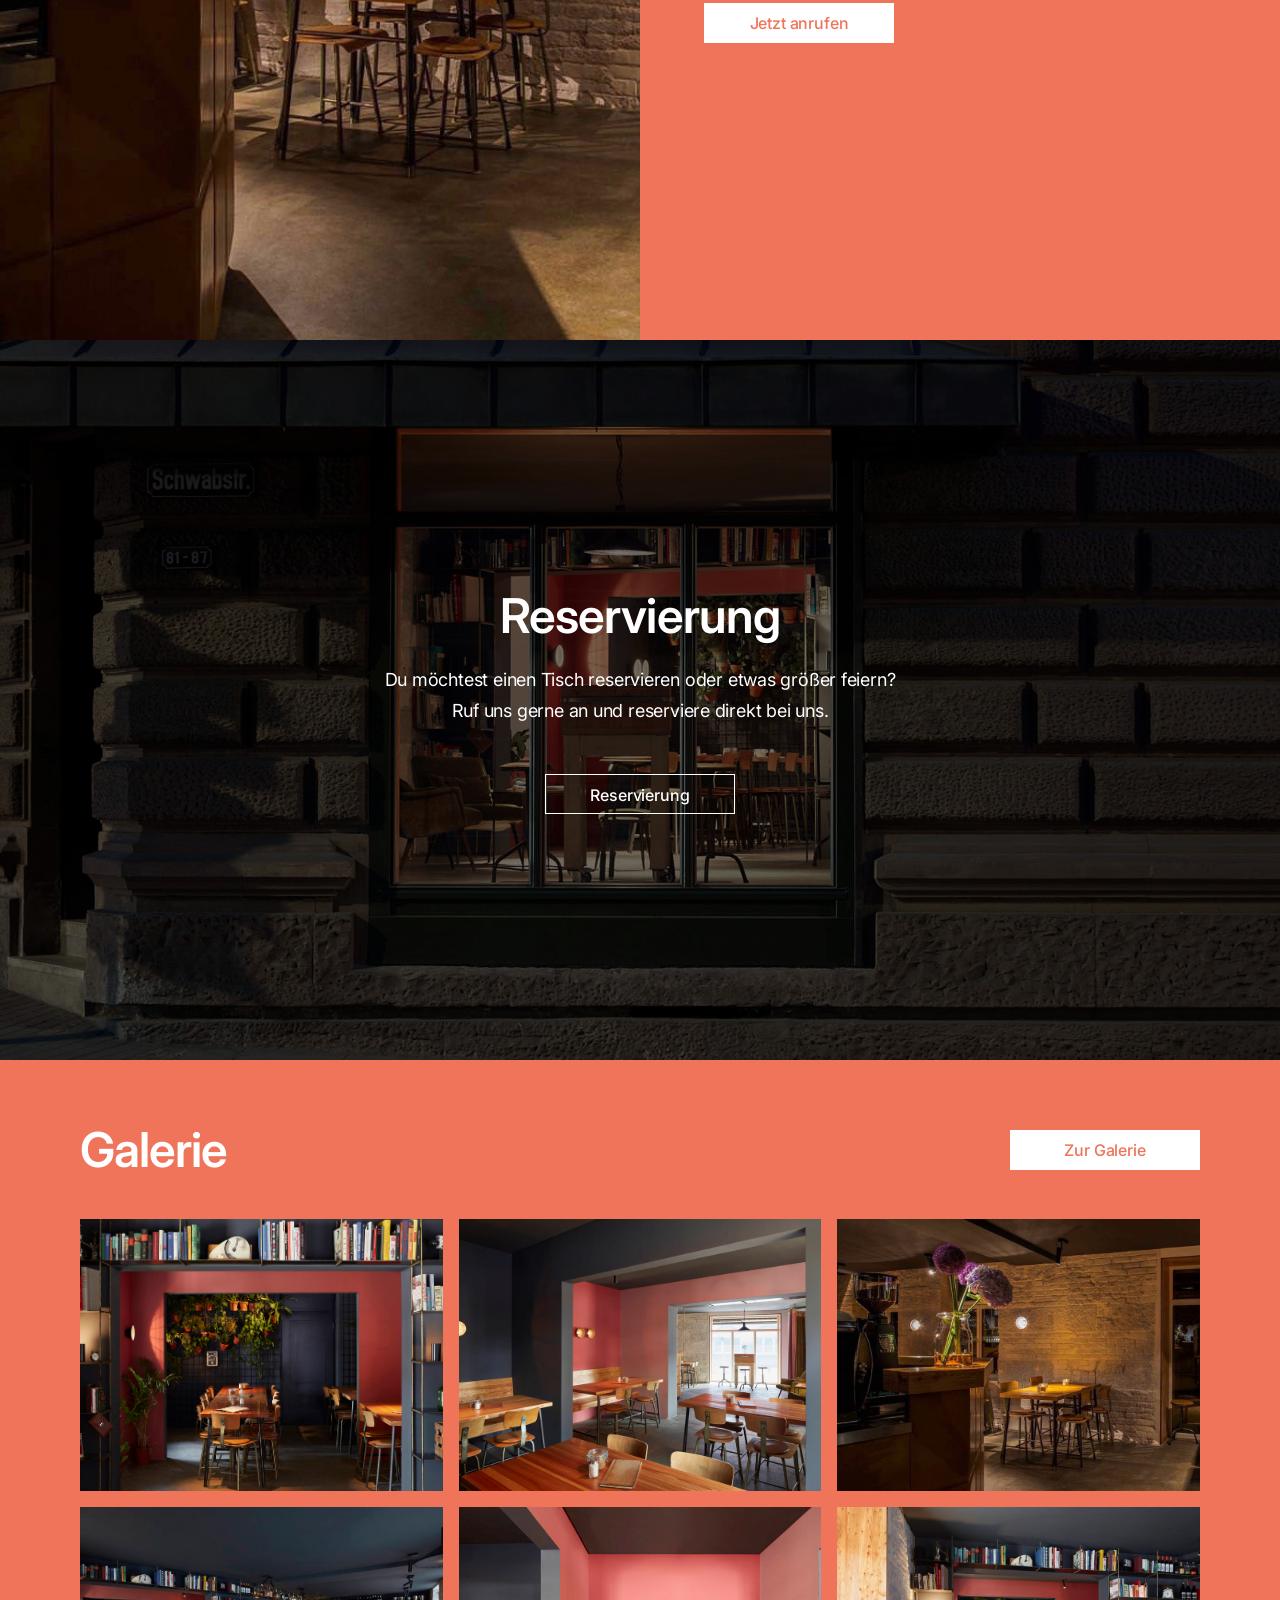
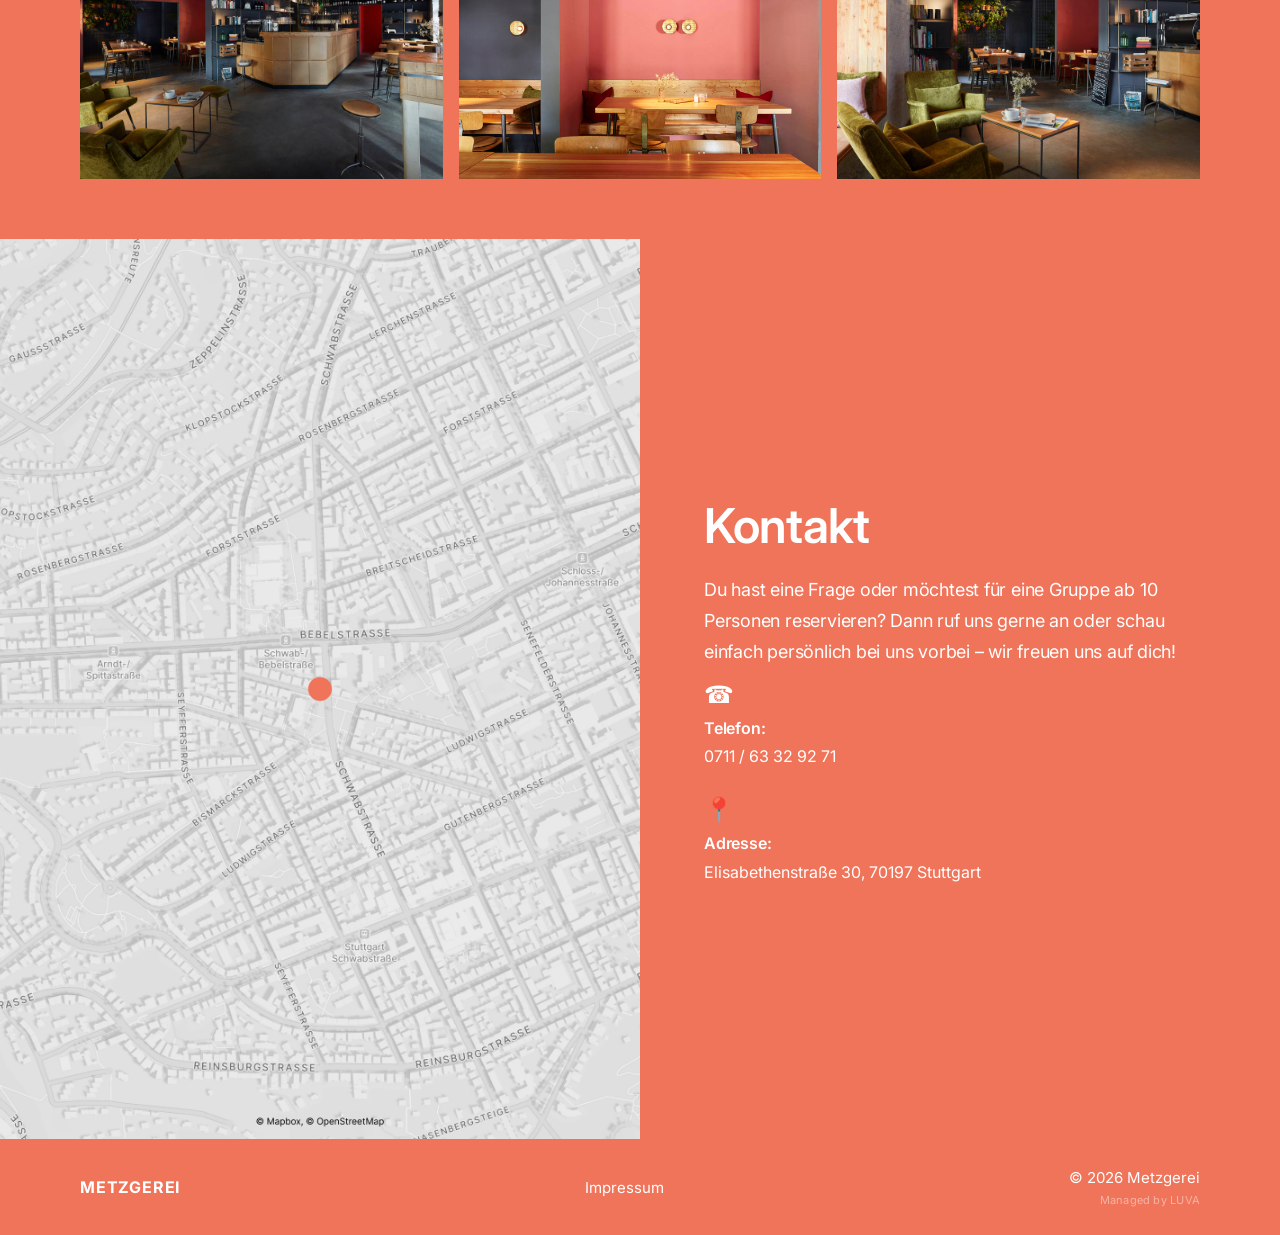
==== commit 8aa0150f: "Footer neu strukturiert und LUVA-Link aktualisiert Co-authored-by: Cursor <cursoragent@cursor.com>" ====
--- a/index.html
+++ b/index.html
@@ -4,11 +4,20 @@
   <meta charset="UTF-8">
   <meta name="viewport" content="width=device-width, initial-scale=1.0">
   <title>METZGEREI Stuttgart</title>
-  <meta name="description" content="Die Metzgerei am Bismarckplatz in Stuttgart-West. Genieße eine besondere Atmosphäre und entdecke unseren täglich wechselnden Mittagstisch. Wir freuen uns auf deinen Besuch.">
+  <meta name="description" content="Die Metzgerei in Stuttgart-West. Frühstück, Mittagstisch und À-la-carte. Genieße eine atemberaubende Atmosphäre. Elisabethenstraße 30, 70197 Stuttgart. Tel: 0711 / 63 32 92 71">
+  <meta name="robots" content="index, follow">
+  <!-- Open Graph -->
   <meta property="og:title" content="METZGEREI Stuttgart">
-  <meta property="og:description" content="Die Metzgerei am Bismarckplatz in Stuttgart-West. Genieße eine besondere Atmosphäre und entdecke unseren täglich wechselnden Mittagstisch.">
-  <meta property="og:image" content="./images/hero.jpg">
+  <meta property="og:description" content="Genieße eine atemberaubende Atmosphäre und begebe dich auf eine kulinarische Reise. Elisabethenstraße 30, 70197 Stuttgart.">
+  <meta property="og:image" content="https://metzgereistuttgart.de/images/hero.jpg">
+  <meta property="og:url" content="https://metzgereistuttgart.de">
   <meta property="og:type" content="website">
+  <meta property="og:locale" content="de_DE">
+  <!-- Twitter/X -->
+  <meta name="twitter:card" content="summary_large_image">
+  <meta name="twitter:title" content="METZGEREI Stuttgart">
+  <meta name="twitter:description" content="Genieße eine atemberaubende Atmosphäre und begebe dich auf eine kulinarische Reise.">
+  <meta name="twitter:image" content="https://metzgereistuttgart.de/images/hero.jpg">
   <link rel="canonical" href="https://metzgereistuttgart.de">
   <link rel="preconnect" href="https://fonts.googleapis.com">
   <link rel="preconnect" href="https://fonts.gstatic.com" crossorigin>
@@ -196,16 +205,25 @@
     </div>
   </section>
 
-  <footer class="footer">
-    <div class="footer__col footer__col--left">
-      <span class="footer__brand">METZGEREI</span>
-    </div>
-    <div class="footer__col footer__col--center">
-      <a href="impressum.html" class="footer__link">Impressum</a>
-    </div>
-    <div class="footer__col footer__col--right">
-      <p class="footer__copyright">© 2026 Metzgerei</p>
-      <a href="https://www.lu-va.com/" class="footer__credit" target="_blank" rel="noopener noreferrer">Created by LUVA</a>
+  <footer>
+    <div class="footer-inner">
+      <div class="footer-left">
+        <span class="footer-logo">METZGEREI</span>
+      </div>
+      <div class="footer-middle">
+        <a href="impressum.html" class="footer-link">Impressum</a>
+      </div>
+      <div class="footer-right">
+        <div class="footer-top-row">
+          <span class="footer-copy">© 2026 Metzgerei</span>
+        </div>
+        <div class="footer-bottom-row">
+          <a href="https://www.luva-mgmt.com/"
+             target="_blank"
+             rel="noopener noreferrer"
+             class="footer-managed">Managed by LUVA</a>
+        </div>
+      </div>
     </div>
   </footer>
 
--- a/css/main.css
+++ b/css/main.css
@@ -861,62 +861,74 @@
 
 /* --- Footer --- */
 
-.footer {
-  display: flex;
+footer {
+  background-color: #ef745a;
+  padding: 28px 80px;
+  width: 100%;
+}
+
+.footer-inner {
+  display: flex;
+  justify-content: space-between;
   align-items: center;
-  justify-content: space-between;
-  width: 100%;
-  padding: 40px 80px;
-  background-color: #ef745a;
-}
-
-.footer__col {
-  flex: 1;
-}
-
-.footer__col--left {
-  text-align: left;
-}
-
-.footer__col--center {
-  text-align: center;
-}
-
-.footer__col--right {
-  text-align: right;
-}
-
-.footer__brand {
-  font-size: 18px;
+  max-width: 1400px;
+  margin: 0 auto;
+}
+
+.footer-left,
+.footer-middle,
+.footer-right {
+  display: flex;
+  flex-direction: column;
+  justify-content: center;
+}
+
+.footer-right {
+  align-items: flex-end;
+}
+
+.footer-logo {
+  color: white;
   font-weight: 700;
-  color: #ffffff;
-  text-transform: uppercase;
+  font-size: 16px;
+  font-family: Inter, sans-serif;
   letter-spacing: 0.05em;
-}
-
-.footer__link {
-  font-size: 16px;
+  line-height: 1;
+}
+
+.footer-link {
+  color: white;
+  font-size: 15px;
+  font-family: Inter, sans-serif;
+  text-decoration: none;
+  line-height: 1;
+}
+
+.footer-link:hover {
+  text-decoration: underline;
+}
+
+.footer-copy {
+  color: white;
+  font-size: 15px;
+  font-family: Inter, sans-serif;
+  line-height: 1;
+}
+
+.footer-managed {
+  font-size: 11px;
+  color: white;
+  opacity: 0.45;
+  text-decoration: none;
+  margin-top: 6px;
+  font-family: Inter, sans-serif;
   font-weight: 400;
-  color: #ffffff;
-  text-decoration: none;
-}
-
-.footer__copyright {
-  font-size: 16px;
-  font-weight: 400;
-  color: #ffffff;
-  margin-bottom: 4px;
-}
-
-.footer__credit {
-  font-size: 13px;
-  font-weight: 400;
-  color: #ffffff;
-  text-decoration: none;
-}
-
-.footer__credit:hover {
-  text-decoration: underline;
+  letter-spacing: 0.02em;
+  display: block;
+}
+
+.footer-managed:hover {
+  opacity: 0.7;
 }
 
 /* --- Mobile --- */
@@ -1216,7 +1228,17 @@
     font-size: 36px;
   }
 
-  .footer {
-    padding: 40px 20px;
-  }
-}
+  footer {
+    padding: 28px 20px;
+  }
+
+  .footer-inner {
+    flex-direction: column;
+    text-align: center;
+    gap: 12px;
+  }
+
+  .footer-right {
+    align-items: center;
+  }
+}
